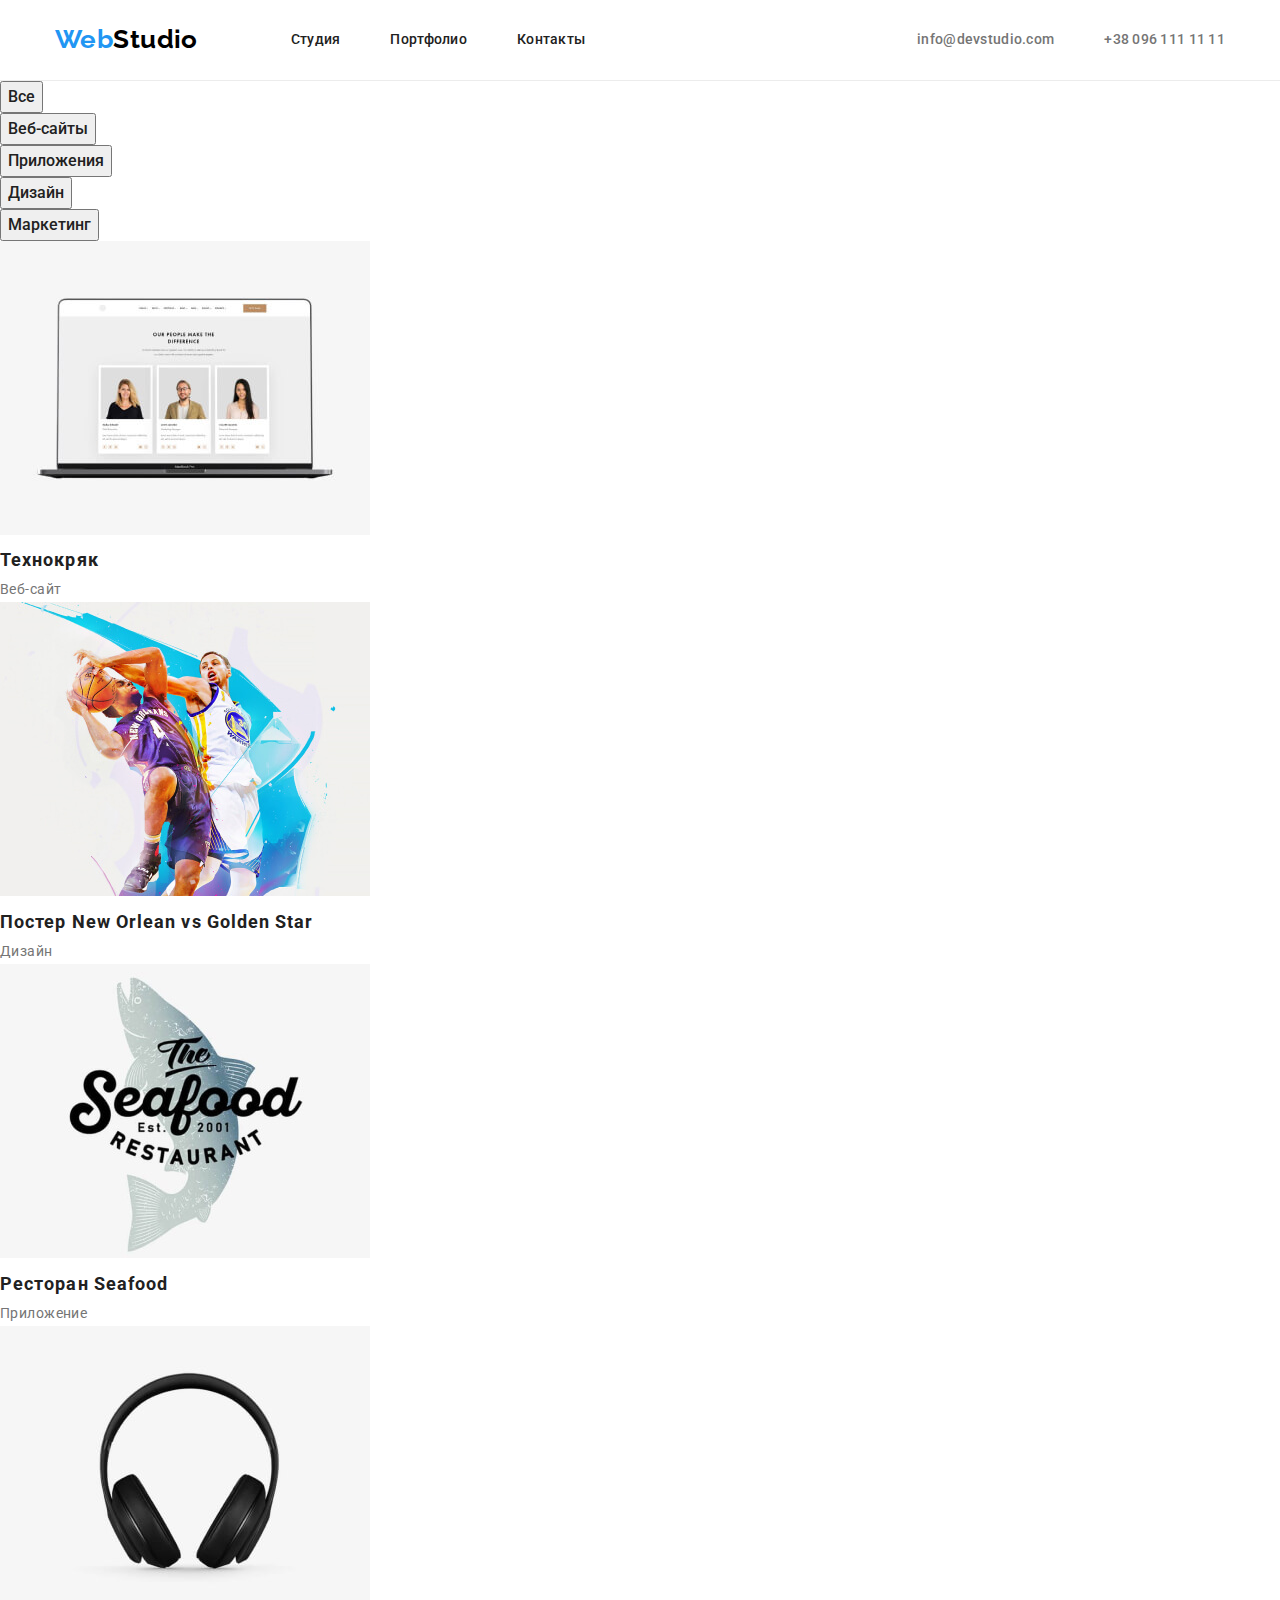
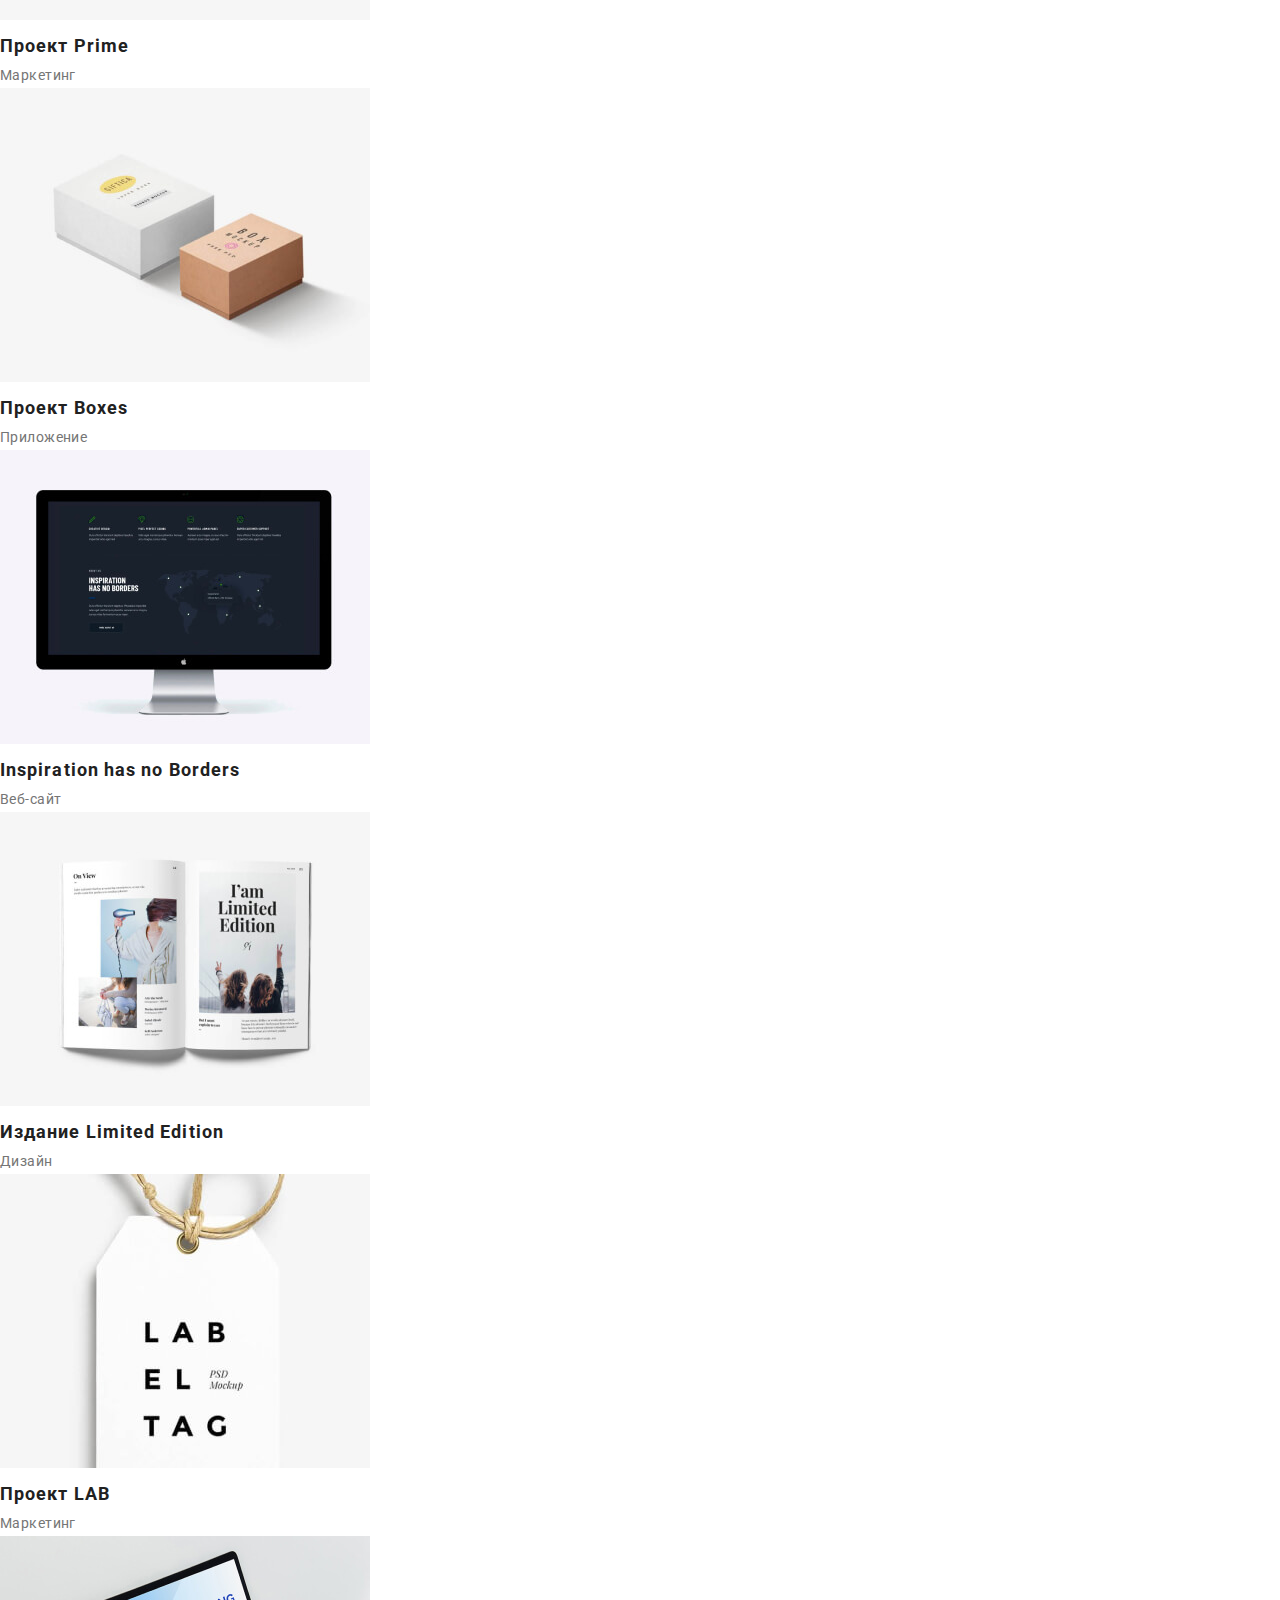
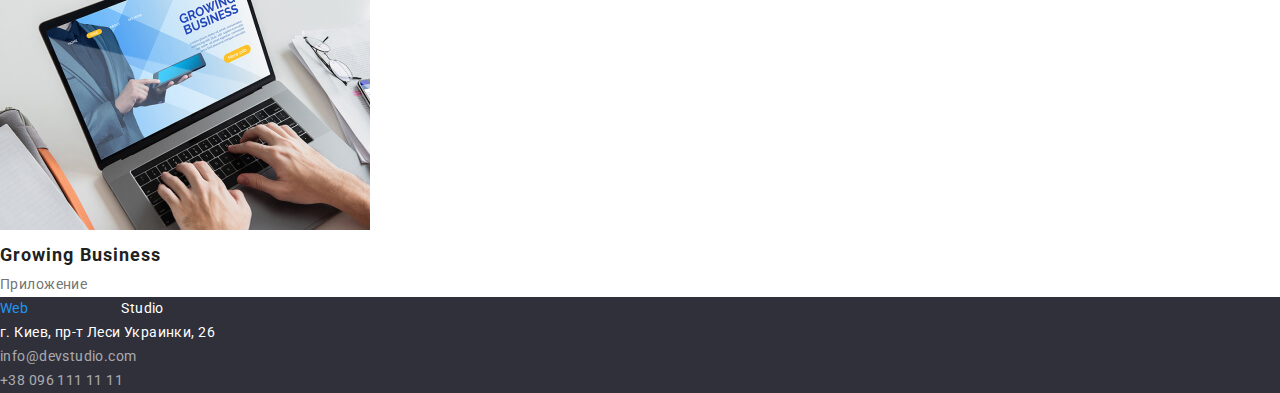
==== portfolio.html @ cebcb2ba "позиціонування" ====
<!DOCTYPE html>
<html lang="ru">
  <head>
    <meta charset="UTF-8" />
    <meta http-equiv="X-UA-Compatible" content="IE=edge" />
    <meta name="viewport" content="width=device-width, initial-scale=1.0" />
    <title>Портфолио</title>
    <link rel="preconnect" href="https://fonts.gstatic.com" />
    <link
      href="https://fonts.googleapis.com/css2?family=Raleway:wght@500;700&family=Roboto:wght@400;500;700;900&display=swap"
      rel="stylesheet"
    />
    <link
      rel="stylesheet"
      href="https://cdnjs.cloudflare.com/ajax/libs/modern-normalize/1.0.0/modern-normalize.css"
    />
    <link rel="stylesheet" href="./css/styles.css" />
  </head>
  <body>
    <!--Cap-->
    <header class="header">
      <section class="container">
        <p class="logo" lang="en">
          <span class="logo-text blue">Web</span
          ><span class="logo-text black">Studio</span>
        </p>
        <nav>
          <ul class="list menu">
            <li class="menu-item">
              <a class="link nav" href="./index.html">Студия</a>
            </li>
            <li class="menu-item">
              <a class="link nav" href="./portfolio.html">Портфолио</a>
            </li>
            <li class="menu-item"><a class="link nav" href="">Контакты</a></li>
          </ul>
        </nav>
        <div class="contacts">
          <ul class="list menu">
            <li class="menu-item">
              <a class="link contacts-text" href="mailto:info@devstudio.com"
                >info@devstudio.com</a
              >
            </li>
            <li class="menu-item">
              <a class="link contacts-text" href="tel:+380961111111"
                >+38 096 111 11 11</a
              >
            </li>
          </ul>
        </div>
      </section>
    </header>
    <main>
      <!--Portfolio-->
      <section>
        <h1 class="visually-hidden">Портфолио</h1>
        <ul class="list">
          <li><button class="btn-filter" type="button">Все</button></li>
          <li>
            <button class="btn-filter" type="button">Веб-сайты</button>
          </li>
          <li>
            <button class="btn-filter" type="button">Приложения</button>
          </li>
          <li><button class="btn-filter" type="button">Дизайн</button></li>
          <li>
            <button class="btn-filter" type="button">Маркетинг</button>
          </li>
        </ul>
        <ul class="list">
          <li>
            <img
              src="./images/portfolio/img-1.jpg"
              width="370"
              height="294"
              alt="Макбук"
            />
            <h2 class="example-title">Технокряк</h2>
            <p>Веб-сайт</p>
          </li>
          <li>
            <img
              src="./images/portfolio/img-2.jpg"
              width="370"
              height="294"
              alt="Игра в баскетбол"
            />
            <h2 class="example-title">
              Постер <span lang="en"> New Orlean vs Golden Star</span>
            </h2>
            <p>Дизайн</p>
          </li>
          <li>
            <img
              src="./images/portfolio/img-3.jpg"
              width="370"
              height="294"
              alt="Логотип ресторана"
            />
            <h2 class="example-title">
              Ресторан <span lang="en">Seafood</span>
            </h2>
            <p>Приложение</p>
          </li>
          <li>
            <img
              src="./images/portfolio/img-4.jpg"
              width="370"
              height="294"
              alt="Наушники"
            />
            <h2 class="example-title">Проект <span lang="en">Prime</span></h2>
            <p>Маркетинг</p>
          </li>
          <li>
            <img
              src="./images/portfolio/img-5.jpg"
              width="370"
              height="294"
              alt="Коробки"
            />
            <h2 class="example-title">Проект <span lang="en">Boxes</span></h2>
            <p>Приложение</p>
          </li>
          <li>
            <img
              src="./images/portfolio/img-6.jpg"
              width="370"
              height="294"
              alt="Монитор"
            />
            <h2 class="example-title">Inspiration has no Borders</h2>
            <p>Веб-сайт</p>
          </li>
          <li>
            <img
              src="./images/portfolio/img-7.jpg"
              width="370"
              height="294"
              alt="Журнал"
            />
            <h2 class="example-title">
              Издание <span lang="en">Limited Edition</span>
            </h2>
            <p>Дизайн</p>
          </li>
          <li>
            <img
              src="./images/portfolio/img-8.jpg"
              width="370"
              height="294"
              alt="Лейба"
            />
            <h2 class="example-title">Проект LAB</h2>
            <p>Маркетинг</p>
          </li>
          <li>
            <img
              src="./images/portfolio/img-9.jpg"
              width="370"
              height="294"
              alt="Работа на ноутбуке"
            />
            <h2 class="example-title" lang="en">Growing Business</h2>
            <p>Приложение</p>
          </li>
        </ul>
      </section>
    </main>
    <!--Footer-->
    <footer class="footer">
      <p lang="en">
        <span class="logo blue">Web</span><span class="logo white">Studio</span>
      </p>
      <address class="address">
        <ul class="list">
          <li>
            <a
              class="link address-title"
              href="https://goo.gl/maps/yMUK8s8XDdijkJY39"
              target="_blank"
              rel="noopener noreferrer"
              >г. Киев, пр-т Леси Украинки, 26</a
            >
          </li>
          <li>
            <a class="link contacts-foot" href="mailto:info@devstudio.com"
              >info@devstudio.com</a
            >
          </li>
          <li>
            <a class="link contacts-foot" href="tel:+380961111111"
              >+38 096 111 11 11</a
            >
          </li>
        </ul>
      </address>
    </footer>
  </body>
</html>
---- css/styles.css ----
:root {
  --main-text-col: #757575;
  --alt-text-col: #ffffff99;
  --logo-web-col: #2196f3;
  --logo-studio-col: #000000;
  --alt-logo-studio-col: #ffffff;
  --main-title-col: #ffffff;
  --sub-title-col: #212121;
  --acent-col: #2196f3;

  --bg-head: #ffffff;
  --bg-hero: #2f303a;
  --bg-team: #f5f4fa;
  --bg-foot: #2f303a;

  --main-font: "Roboto", sans-serif;
  --title-font: "Raleway", sans-serif;
}
html {
  box-sizing: border-box;
}

*,
*::before,
*::after {
  box-sizing: inherit;
}

h1,
h2,
h3,
p {
  margin-top: 0px;
  margin-bottom: 0px;
}

body {
  font-family: var(--main-font);
  font-weight: 400;
  font-size: 14px;
  line-height: 1.71;
  letter-spacing: 0.03em;
  color: var(--main-text-col);
}

.container {
  max-width: 1200px;
  padding-left: 15px;
  padding-right: 15px;
  margin-left: auto;
  margin-right: auto;
}

.section {
  padding-top: 94px;
  padding-bottom: 94px;
}

.link {
  color: inherit;
  text-decoration: none;
}

.link:hover,
.link:focus {
  color: var(--acent-col);
}

.list {
  list-style: none;
  margin: 0;
  padding-left: 0;
}

.visually-hidden {
  position: absolute !important;
  clip: rect(1px 1px 1px 1px);
  clip: rect(1px, 1px, 1px, 1px);
  padding: 0 !important;
  border: 0 !important;
  height: 1px !important;
  width: 1px !important;
  overflow: hidden;
}

/* Cap */

.header {
  border-bottom: 1px solid #ececec;
  background-color: var(--bg-head);
  max-width: 1600px;
  margin-left: auto;
  margin-right: auto;
}

.header .container {
  display: flex;
  align-items: center;
  justify-content: start;
  height: 80px;
}

.logo {
  display: inline-block;
  margin-right: 93px;
}

.logo-text {
  font-family: var(--title-font);
  font-weight: 700;
  font-size: 26px;
  line-height: 1.19;
}

.blue {
  color: var(--logo-web-col);
}

.black {
  color: var(--logo-studio-col);
}

.white {
  color: var(--alt-logo-studio-col);
}

.nav {
  font-weight: 500;
  line-height: 1.14;
  letter-spacing: 0.02em;
  color: var(--sub-title-col);
}

.contacts {
  margin-left: auto;
}

.contacts-text {
  font-weight: 500;
  line-height: 1.14;
  letter-spacing: 0.02em;
}

.menu {
  display: inline-flex;
}

.menu-item:not(:last-child) {
  margin-right: 50px;
}

/* hero */

.hero {
  padding-top: 200px;
  padding-bottom: 200px;
  background-color: var(--bg-hero);
  max-width: 1600px;
  height: 600px;
  margin-left: auto;
  margin-right: auto;
}

.main-title {
  font-weight: 900;
  font-size: 44px;
  line-height: 1.36;
  text-align: center;
  letter-spacing: 0.06em;
  text-transform: uppercase;
  color: var(--main-title-col);
  margin-bottom: 30px;
}

.btn {
  display: block;
  padding: 10px 32px;
  background: var(--acent-col);
  color: var(--main-title-col);
  width: 200px;
  height: 50px;
  left: 700px;
  top: 430px;
  box-shadow: 0px 4px 4px rgba(0, 0, 0, 0.15);
  border-radius: 4px;
  margin-right: auto;
  margin-left: auto;
}

/* Features */

.features {
  padding-top: 94px;
}

.features .list {
  display: flex;
  flex-wrap: wrap;
  justify-content: space-between;
}

.features-item {
  flex-basis: calc((100% - 3 * 30px) / 4);
}

.sub-title {
  font-weight: 700;
  font-size: 14px;
  line-height: 1.14;
  text-transform: uppercase;
  color: var(--sub-title-col);
  margin-bottom: 10px;
}

/* What are we doing */

.direction .list {
  display: flex;
  flex-wrap: wrap;
  justify-content: space-between;
}

.direction-item {
  flex-basis: calc((100% - 2 * 30px) / 3);
  margin-bottom: 30px;
}

.section-title {
  font-weight: 700;
  font-size: 36px;
  line-height: 1.17;
  text-align: center;
  color: var(--sub-title-col);
  margin-bottom: 50px;
}

/* Our team */

.team {
  background-color: var(--bg-team);
}

.team-title {
  font-weight: 500;
  font-size: 16px;
  line-height: 1.19;
  text-align: center;
  color: var(--sub-title-col);
}

.team-text {
  font-size: 16px;
  line-height: 1.19;
  text-align: center;
}

/* Footer */

.footer {
  background-color: var(--bg-foot);
}

.address {
  font-style: inherit;
}

.address-title {
  color: var(--main-title-col);
}

.contacts-foot {
  color: var(--alt-text-col);
}

/* Portfolio */

.btn-filter {
  font-weight: 500;
  font-size: 16px;
  line-height: 1.62;
  color: var(--sub-title-col);
}

.btn-filter:hover,
.btn-filter:focus {
  background: var(--acent-col);
  color: var(--main-title-col);
}

.example-title {
  font-weight: 700;
  font-size: 18px;
  line-height: 2;
  letter-spacing: 0.06em;
  color: var(--sub-title-col);
}

.example-text {
  font-size: 16px;
  line-height: 1.19;
  color: var(--main-text-col);
}
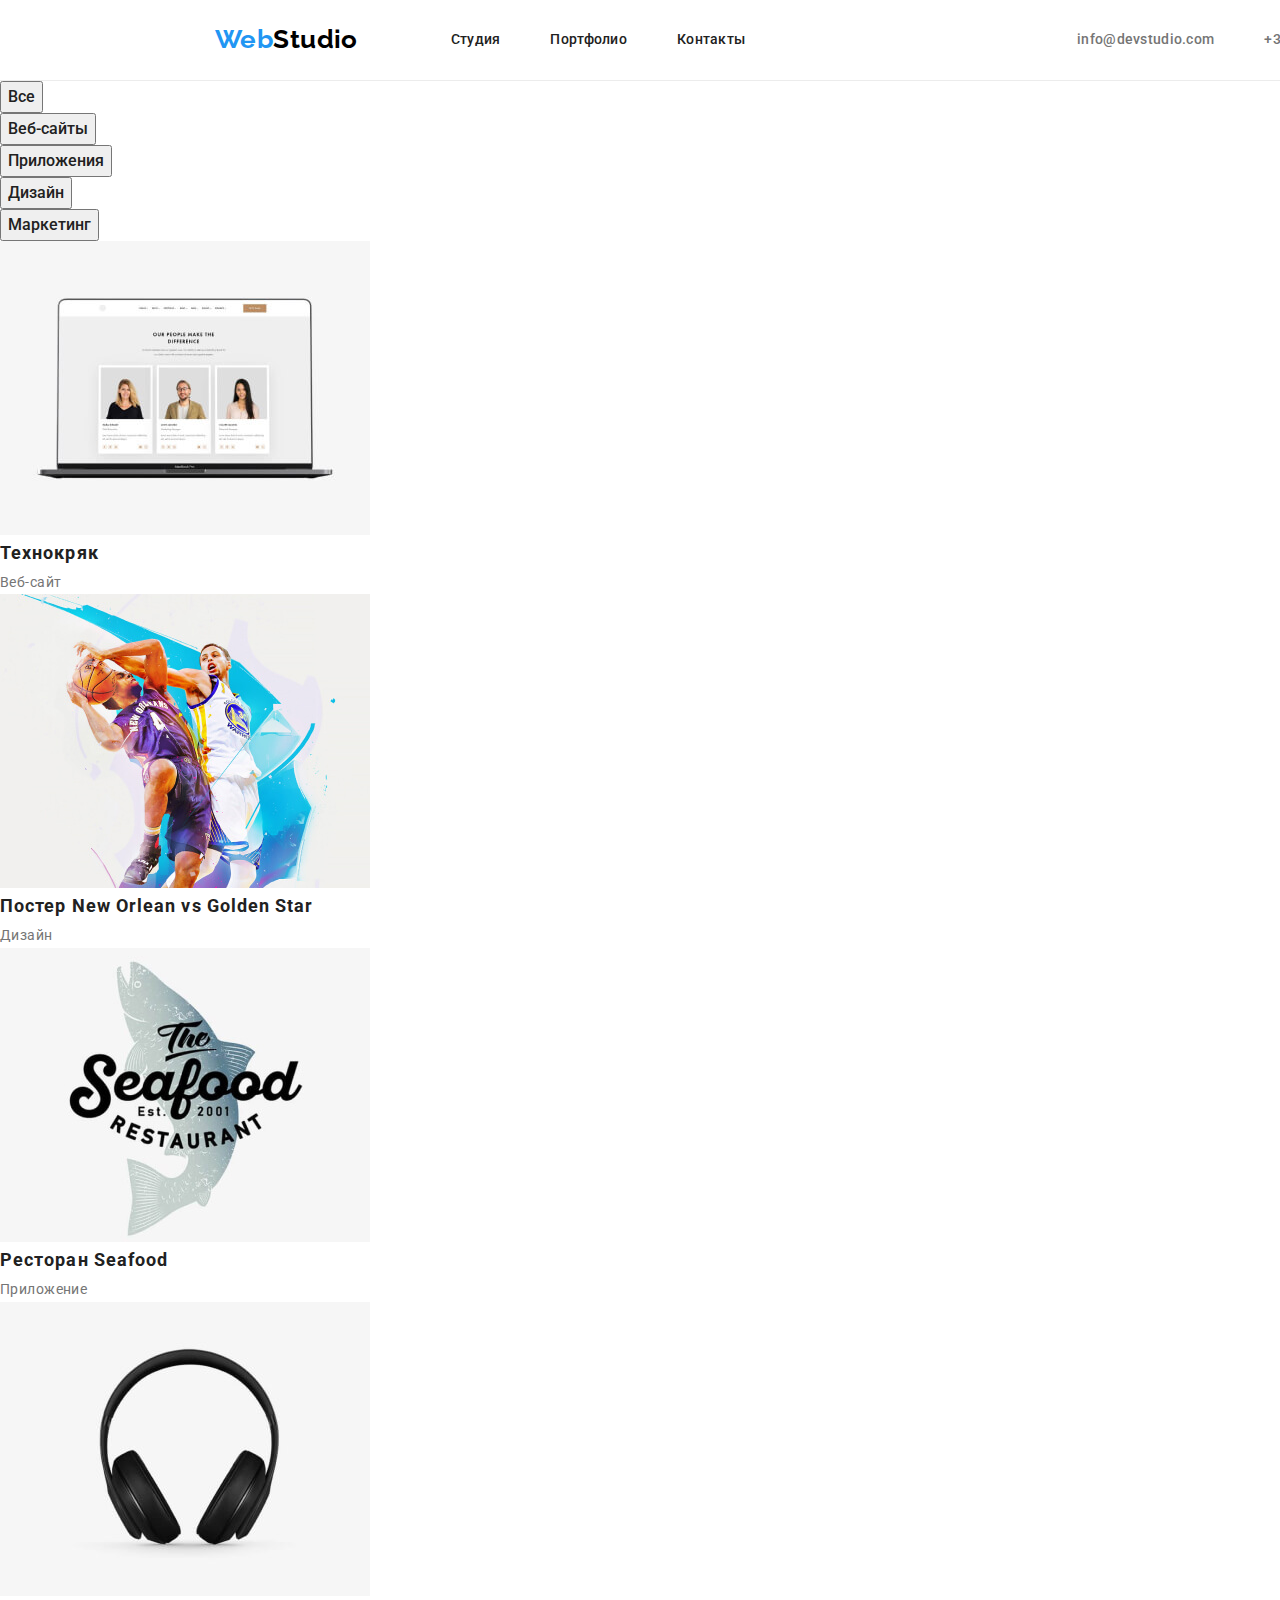
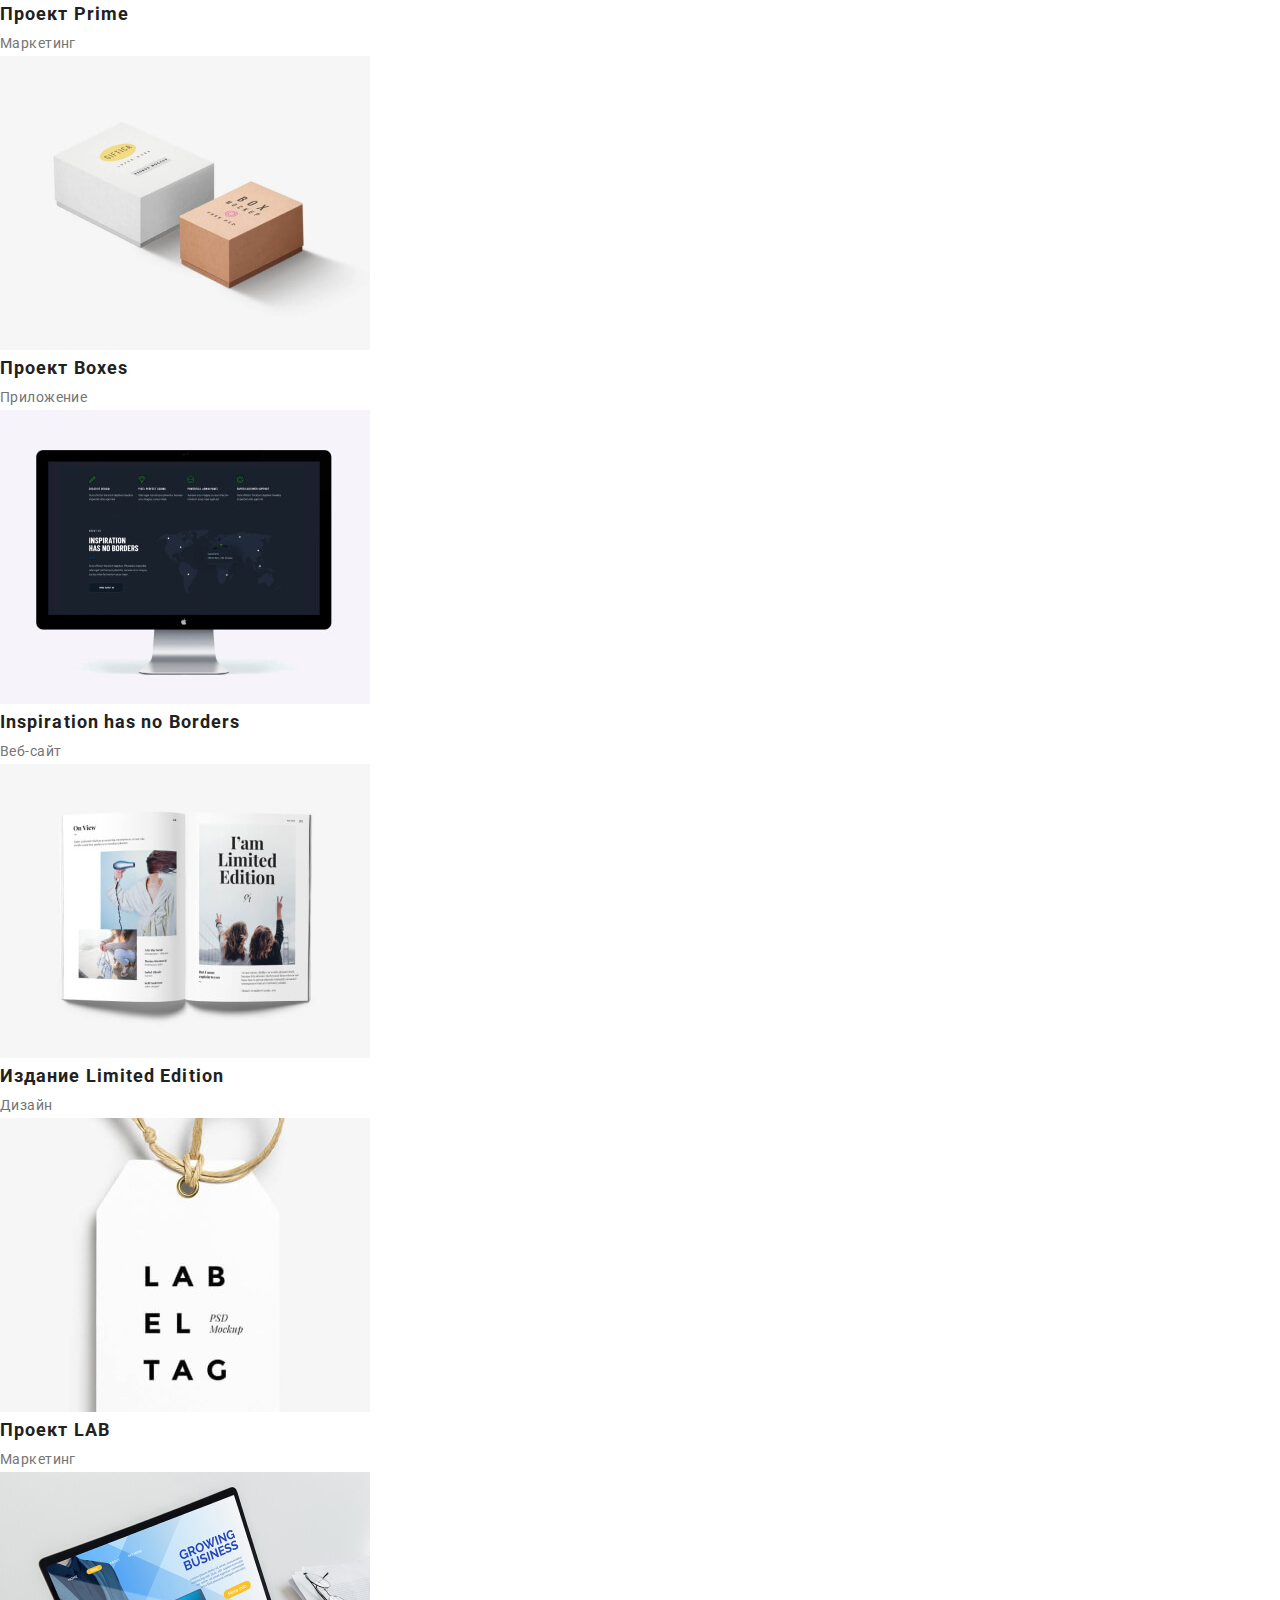
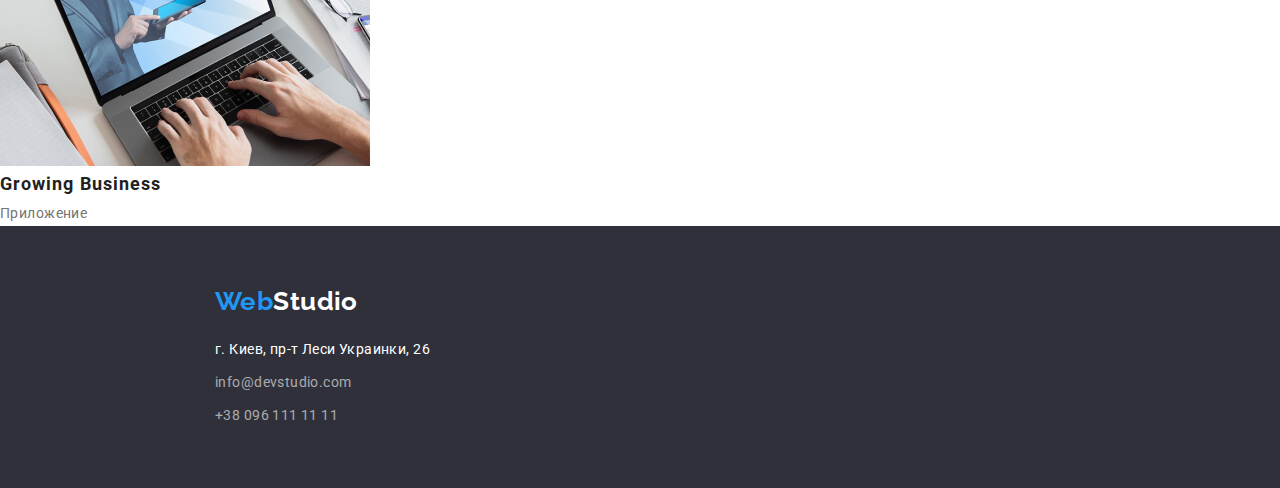
==== commit 1bcab4d1: "revision-3" ====
--- a/portfolio.html
+++ b/portfolio.html
@@ -4,7 +4,7 @@
     <meta charset="UTF-8" />
     <meta http-equiv="X-UA-Compatible" content="IE=edge" />
     <meta name="viewport" content="width=device-width, initial-scale=1.0" />
-    <title>Портфолио</title>
+    <title>Portfolio</title>
     <link rel="preconnect" href="https://fonts.gstatic.com" />
     <link
       href="https://fonts.googleapis.com/css2?family=Raleway:wght@500;700&family=Roboto:wght@400;500;700;900&display=swap"
@@ -170,32 +170,37 @@
     </main>
     <!--Footer-->
     <footer class="footer">
-      <p lang="en">
-        <span class="logo blue">Web</span><span class="logo white">Studio</span>
-      </p>
-      <address class="address">
-        <ul class="list">
-          <li>
-            <a
-              class="link address-title"
-              href="https://goo.gl/maps/yMUK8s8XDdijkJY39"
-              target="_blank"
-              rel="noopener noreferrer"
-              >г. Киев, пр-т Леси Украинки, 26</a
-            >
-          </li>
-          <li>
-            <a class="link contacts-foot" href="mailto:info@devstudio.com"
-              >info@devstudio.com</a
-            >
-          </li>
-          <li>
-            <a class="link contacts-foot" href="tel:+380961111111"
-              >+38 096 111 11 11</a
-            >
-          </li>
-        </ul>
-      </address>
+      <div class="container">
+        <div class="address-block">
+          <p class="logo" lang="en">
+            <span class="logo-text blue">Web</span
+            ><span class="logo-text white">Studio</span>
+          </p>
+          <address class="address">
+            <ul class="list">
+              <li>
+                <a
+                  class="link address-title"
+                  href="https://goo.gl/maps/yMUK8s8XDdijkJY39"
+                  target="_blank"
+                  rel="noopener noreferrer"
+                  >г. Киев, пр-т Леси Украинки, 26</a
+                >
+              </li>
+              <li class="footer-item">
+                <a class="link contacts-foot" href="mailto:info@devstudio.com"
+                  >info@devstudio.com</a
+                >
+              </li>
+              <li class="footer-item">
+                <a class="link contacts-foot" href="tel:+380961111111"
+                  >+38 096 111 11 11</a
+                >
+              </li>
+            </ul>
+          </address>
+        </div>
+      </div>
     </footer>
   </body>
 </html>
--- a/css/styles.css
+++ b/css/styles.css
@@ -33,6 +33,9 @@
   margin-top: 0px;
   margin-bottom: 0px;
 }
+img {
+  display: block;
+}
 
 body {
   font-family: var(--main-font);
@@ -44,7 +47,7 @@
 }
 
 .container {
-  max-width: 1200px;
+  width: 1200px;
   padding-left: 15px;
   padding-right: 15px;
   margin-left: auto;
@@ -54,6 +57,8 @@
 .section {
   padding-top: 94px;
   padding-bottom: 94px;
+  margin-left: auto;
+  margin-right: auto;
 }
 
 .link {
@@ -88,7 +93,7 @@
 .header {
   border-bottom: 1px solid #ececec;
   background-color: var(--bg-head);
-  max-width: 1600px;
+  width: 1600px;
   margin-left: auto;
   margin-right: auto;
 }
@@ -100,7 +105,7 @@
   height: 80px;
 }
 
-.logo {
+.header .logo {
   display: inline-block;
   margin-right: 93px;
 }
@@ -154,14 +159,14 @@
 .hero {
   padding-top: 200px;
   padding-bottom: 200px;
+  margin-left: auto;
+  margin-right: auto;
   background-color: var(--bg-hero);
-  max-width: 1600px;
-  height: 600px;
-  margin-left: auto;
-  margin-right: auto;
+  width: 1600px;
 }
 
 .main-title {
+  margin-bottom: 30px;
   font-weight: 900;
   font-size: 44px;
   line-height: 1.36;
@@ -169,7 +174,6 @@
   letter-spacing: 0.06em;
   text-transform: uppercase;
   color: var(--main-title-col);
-  margin-bottom: 30px;
 }
 
 .btn {
@@ -183,6 +187,7 @@
   top: 430px;
   box-shadow: 0px 4px 4px rgba(0, 0, 0, 0.15);
   border-radius: 4px;
+  border: none;
   margin-right: auto;
   margin-left: auto;
 }
@@ -196,11 +201,15 @@
 .features .list {
   display: flex;
   flex-wrap: wrap;
-  justify-content: space-between;
+  justify-content: space-start;
 }
 
 .features-item {
-  flex-basis: calc((100% - 3 * 30px) / 4);
+  flex-basis: calc((100% - 4 * 30px) / 4);
+}
+
+.features-item:not(:nth-child(4n + 1)) {
+  margin-left: 30px;
 }
 
 .sub-title {
@@ -217,20 +226,23 @@
 .direction .list {
   display: flex;
   flex-wrap: wrap;
-  justify-content: space-between;
+  justify-content: space-around;
 }
 
 .direction-item {
-  flex-basis: calc((100% - 2 * 30px) / 3);
-  margin-bottom: 30px;
+  flex-basis: calc((100% - 3 * 30px) / 3);
+}
+
+.direction-item:not(:nth-child(3n + 1)) {
+  margin-left: 30px;
 }
 
 .section-title {
   font-weight: 700;
   font-size: 36px;
   line-height: 1.17;
+  color: var(--sub-title-col);
   text-align: center;
-  color: var(--sub-title-col);
   margin-bottom: 50px;
 }
 
@@ -238,9 +250,30 @@
 
 .team {
   background-color: var(--bg-team);
+  width: 1600px;
+}
+
+.team .list {
+  display: flex;
+}
+
+.team-item {
+  flex-basis: calc((100% - 4 * 30px) / 4);
+  box-shadow: 0px 1px 3px rgb(0 0 0 / 12%), 0px 1px 1px rgb(0 0 0 / 14%),
+    0px 2px 1px rgb(0 0 0 / 20%);
+  border-radius: 0px 0px 4px 4px;
+}
+
+.team-item:not(:nth-child(4n + 1)) {
+  margin-left: 30px;
+}
+.taem-content {
+  background-color: var(--bg-head);
+  padding: 30px;
 }
 
 .team-title {
+  margin-bottom: 10px;
   font-weight: 500;
   font-size: 16px;
   line-height: 1.19;
@@ -258,14 +291,28 @@
 
 .footer {
   background-color: var(--bg-foot);
+  width: 1600px;
+  margin-left: auto;
+  margin-right: auto;
+}
+
+.address-block {
+  width: calc(100% / 12 * 3);
+  padding-top: 60px;
+  padding-bottom: 60px;
 }
 
 .address {
   font-style: inherit;
+  margin-top: 20px;
 }
 
 .address-title {
   color: var(--main-title-col);
+}
+
+.footer-item {
+  margin-top: 9px;
 }
 
 .contacts-foot {
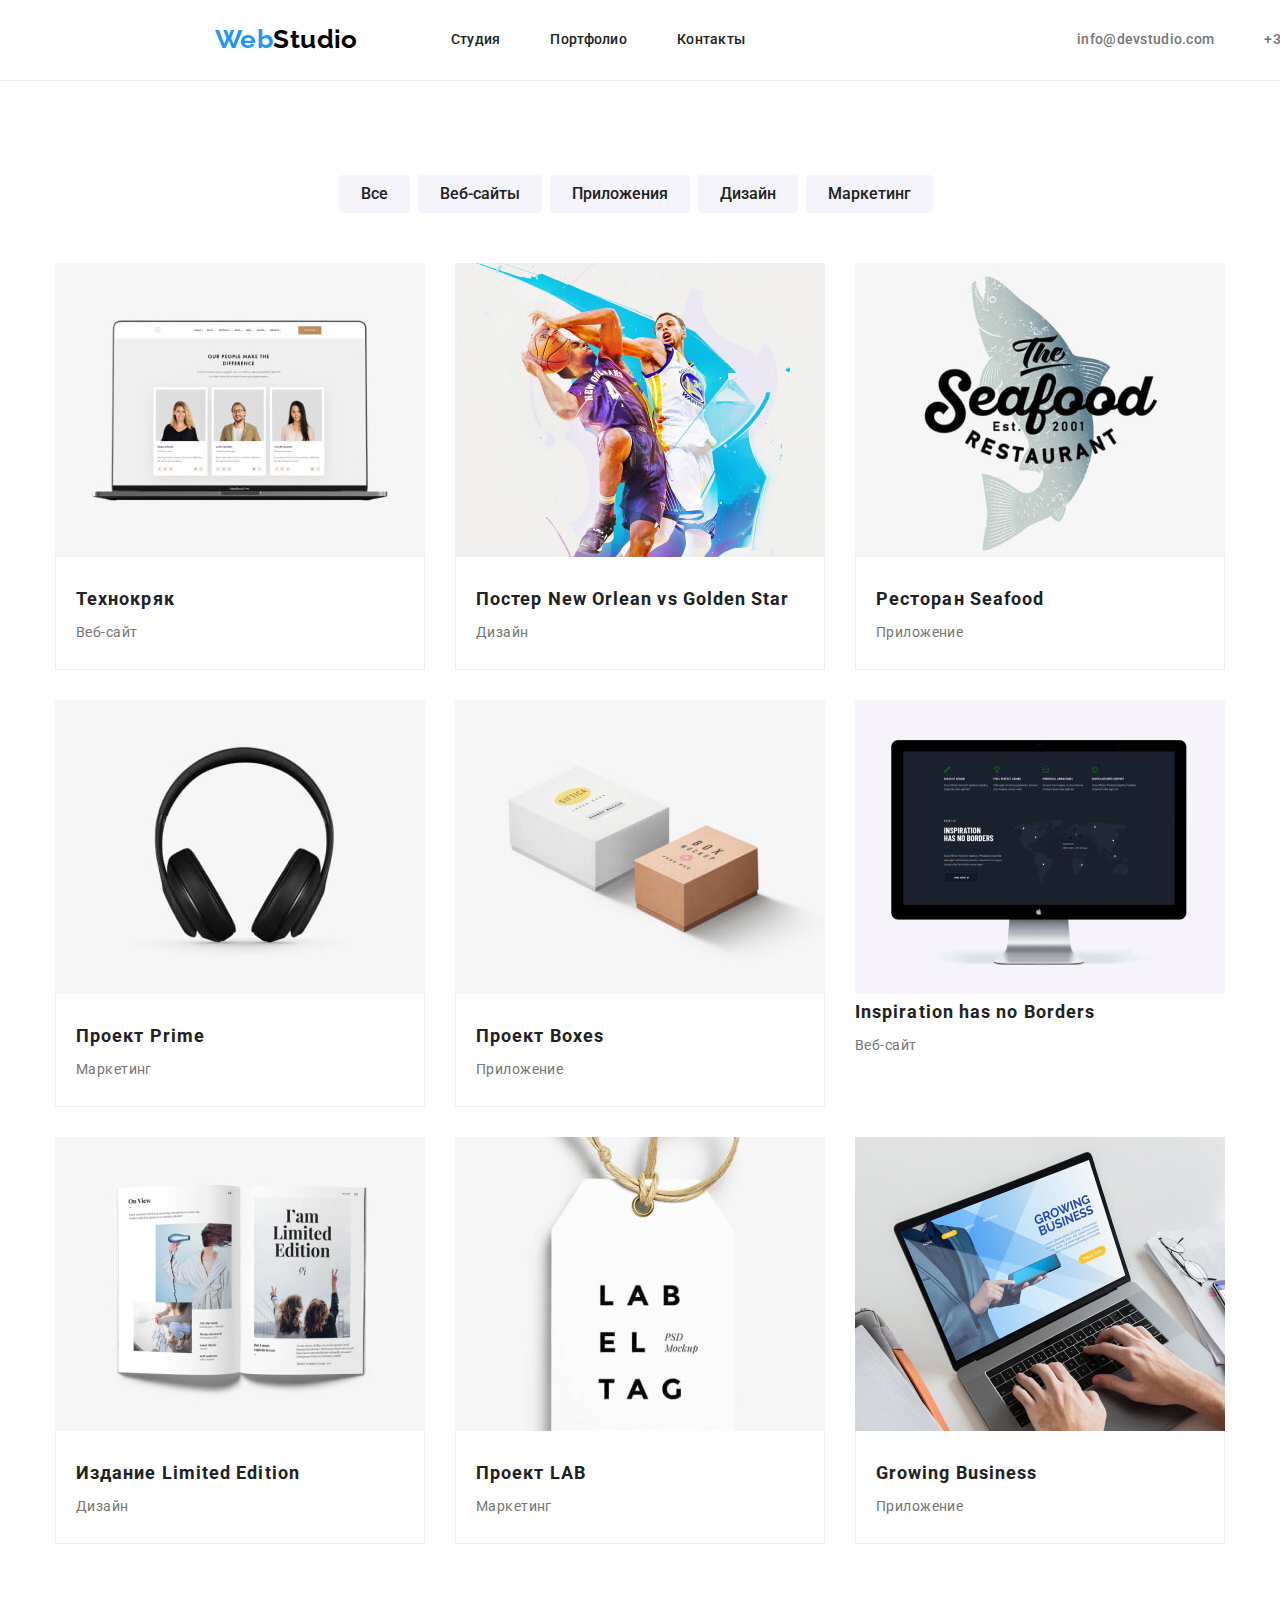
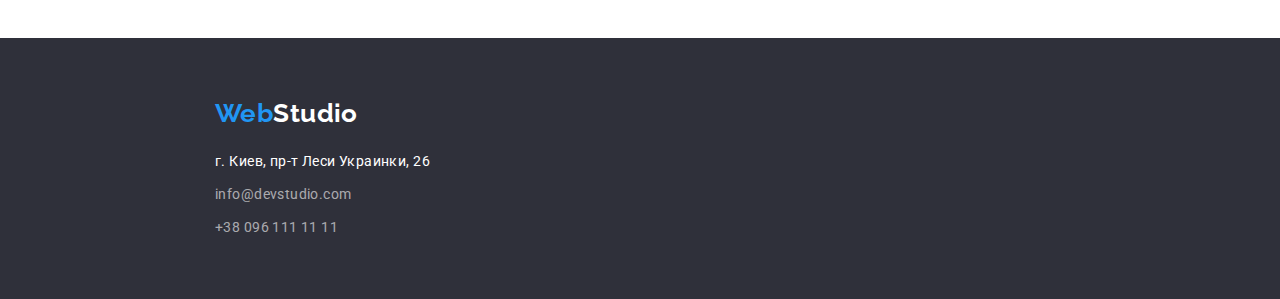
==== commit 4382987e: "revision-4" ====
--- a/portfolio.html
+++ b/portfolio.html
@@ -53,119 +53,143 @@
     </header>
     <main>
       <!--Portfolio-->
-      <section>
-        <h1 class="visually-hidden">Портфолио</h1>
-        <ul class="list">
-          <li><button class="btn-filter" type="button">Все</button></li>
-          <li>
-            <button class="btn-filter" type="button">Веб-сайты</button>
-          </li>
-          <li>
-            <button class="btn-filter" type="button">Приложения</button>
-          </li>
-          <li><button class="btn-filter" type="button">Дизайн</button></li>
-          <li>
-            <button class="btn-filter" type="button">Маркетинг</button>
-          </li>
-        </ul>
-        <ul class="list">
-          <li>
-            <img
-              src="./images/portfolio/img-1.jpg"
-              width="370"
-              height="294"
-              alt="Макбук"
-            />
-            <h2 class="example-title">Технокряк</h2>
-            <p>Веб-сайт</p>
-          </li>
-          <li>
-            <img
-              src="./images/portfolio/img-2.jpg"
-              width="370"
-              height="294"
-              alt="Игра в баскетбол"
-            />
-            <h2 class="example-title">
-              Постер <span lang="en"> New Orlean vs Golden Star</span>
-            </h2>
-            <p>Дизайн</p>
-          </li>
-          <li>
-            <img
-              src="./images/portfolio/img-3.jpg"
-              width="370"
-              height="294"
-              alt="Логотип ресторана"
-            />
-            <h2 class="example-title">
-              Ресторан <span lang="en">Seafood</span>
-            </h2>
-            <p>Приложение</p>
-          </li>
-          <li>
-            <img
-              src="./images/portfolio/img-4.jpg"
-              width="370"
-              height="294"
-              alt="Наушники"
-            />
-            <h2 class="example-title">Проект <span lang="en">Prime</span></h2>
-            <p>Маркетинг</p>
-          </li>
-          <li>
-            <img
-              src="./images/portfolio/img-5.jpg"
-              width="370"
-              height="294"
-              alt="Коробки"
-            />
-            <h2 class="example-title">Проект <span lang="en">Boxes</span></h2>
-            <p>Приложение</p>
-          </li>
-          <li>
-            <img
-              src="./images/portfolio/img-6.jpg"
-              width="370"
-              height="294"
-              alt="Монитор"
-            />
-            <h2 class="example-title">Inspiration has no Borders</h2>
-            <p>Веб-сайт</p>
-          </li>
-          <li>
-            <img
-              src="./images/portfolio/img-7.jpg"
-              width="370"
-              height="294"
-              alt="Журнал"
-            />
-            <h2 class="example-title">
-              Издание <span lang="en">Limited Edition</span>
-            </h2>
-            <p>Дизайн</p>
-          </li>
-          <li>
-            <img
-              src="./images/portfolio/img-8.jpg"
-              width="370"
-              height="294"
-              alt="Лейба"
-            />
-            <h2 class="example-title">Проект LAB</h2>
-            <p>Маркетинг</p>
-          </li>
-          <li>
-            <img
-              src="./images/portfolio/img-9.jpg"
-              width="370"
-              height="294"
-              alt="Работа на ноутбуке"
-            />
-            <h2 class="example-title" lang="en">Growing Business</h2>
-            <p>Приложение</p>
-          </li>
-        </ul>
+      <section class="portfolio section">
+        <div class="container">
+          <h1 class="visually-hidden">Портфолио</h1>
+          <ul class="list filter">
+            <li><button class="btn-filter" type="button">Все</button></li>
+            <li>
+              <button class="btn-filter" type="button">Веб-сайты</button>
+            </li>
+            <li>
+              <button class="btn-filter" type="button">Приложения</button>
+            </li>
+            <li><button class="btn-filter" type="button">Дизайн</button></li>
+            <li>
+              <button class="btn-filter" type="button">Маркетинг</button>
+            </li>
+          </ul>
+          <ul class="list portfolio-item">
+            <li class="portfolio-image">
+              <img
+                src="./images/portfolio/img-1.jpg"
+                width="370"
+                height="294"
+                alt="Макбук"
+              />
+              <div class="portfolio-content">
+                <h2 class="example-title">Технокряк</h2>
+                <p>Веб-сайт</p>
+              </div>
+            </li>
+            <li class="portfolio-image">
+              <img
+                src="./images/portfolio/img-2.jpg"
+                width="370"
+                height="294"
+                alt="Игра в баскетбол"
+              />
+              <div class="portfolio-content">
+                <h2 class="example-title">
+                  Постер <span lang="en"> New Orlean vs Golden Star</span>
+                </h2>
+                <p>Дизайн</p>
+              </div>
+            </li>
+            <li class="portfolio-image">
+              <img
+                src="./images/portfolio/img-3.jpg"
+                width="370"
+                height="294"
+                alt="Логотип ресторана"
+              />
+              <div class="portfolio-content">
+                <h2 class="example-title">
+                  Ресторан <span lang="en">Seafood</span>
+                </h2>
+                <p>Приложение</p>
+              </div>
+            </li>
+            <li class="portfolio-image">
+              <img
+                src="./images/portfolio/img-4.jpg"
+                width="370"
+                height="294"
+                alt="Наушники"
+              />
+              <div class="portfolio-content">
+                <h2 class="example-title">
+                  Проект <span lang="en">Prime</span>
+                </h2>
+                <p>Маркетинг</p>
+              </div>
+            </li>
+            <li class="portfolio-image">
+              <img
+                src="./images/portfolio/img-5.jpg"
+                width="370"
+                height="294"
+                alt="Коробки"
+              />
+              <div class="portfolio-content">
+                <h2 class="example-title">
+                  Проект <span lang="en">Boxes</span>
+                </h2>
+                <p>Приложение</p>
+              </div class="portfolio-content">
+            </li>
+            <li class="portfolio-image">
+              <img
+                src="./images/portfolio/img-6.jpg"
+                width="370"
+                height="294"
+                alt="Монитор"
+              />
+              <div>
+                <h2 class="example-title">Inspiration has no Borders</h2>
+                <p>Веб-сайт</p>
+              </div class="portfolio-content">
+            </li>
+            <li class="portfolio-image">
+              <img
+                src="./images/portfolio/img-7.jpg"
+                width="370"
+                height="294"
+                alt="Журнал"
+              />
+              <div class="portfolio-content">
+                <h2 class="example-title">
+                  Издание <span lang="en">Limited Edition</span>
+                </h2>
+                <p>Дизайн</p>
+              </div>
+            </li>
+            <li class="portfolio-image">
+              <img
+                src="./images/portfolio/img-8.jpg"
+                width="370"
+                height="294"
+                alt="Лейба"
+              />
+              <div class="portfolio-content">
+                <h2 class="example-title">Проект LAB</h2>
+                <p>Маркетинг</p>
+              </div>
+            </li>
+            <li class="portfolio-image">
+              <img
+                src="./images/portfolio/img-9.jpg"
+                width="370"
+                height="294"
+                alt="Работа на ноутбуке"
+              />
+              <div class="portfolio-content">
+                <h2 class="example-title" lang="en">Growing Business</h2>
+                <p>Приложение</p>
+              </div>
+            </li>
+          </ul>
+        </div>
       </section>
     </main>
     <!--Footer-->
--- a/css/styles.css
+++ b/css/styles.css
@@ -7,6 +7,7 @@
   --main-title-col: #ffffff;
   --sub-title-col: #212121;
   --acent-col: #2196f3;
+  --portfolio-border: #eeeeee;
 
   --bg-head: #ffffff;
   --bg-hero: #2f303a;
@@ -321,20 +322,56 @@
 
 /* Portfolio */
 
+.portfolio .list {
+  display: flex;
+}
+
+.filter {
+  justify-content: center;
+  margin-bottom: 50px;
+}
+
 .btn-filter {
+  padding: 6px 22px;
+  margin-right: 8px;
   font-weight: 500;
   font-size: 16px;
   line-height: 1.62;
   color: var(--sub-title-col);
+  background: var(--bg-team);
+  border: none;
+  border-radius: 4px;
 }
 
 .btn-filter:hover,
 .btn-filter:focus {
   background: var(--acent-col);
   color: var(--main-title-col);
+  box-shadow: 0px 3px 1px rgba(0, 0, 0, 0.1), 0px 1px 2px rgba(0, 0, 0, 0.08),
+    0px 2px 2px rgba(0, 0, 0, 0.12);
+  border-radius: 4px;
+}
+
+.portfolio-item {
+  margin-left: -30px;
+  margin-top: -30px;
+  flex-wrap: wrap;
+}
+
+.portfolio-image {
+  margin-left: 30px;
+  margin-top: 30px;
+}
+
+.portfolio-content {
+  padding: 24px 20px;
+  border-left: 1px solid var(--portfolio-border);
+  border-right: 1px solid var(--portfolio-border);
+  border-bottom: 1px solid var(--portfolio-border);
 }
 
 .example-title {
+  margin-bottom: 4px;
   font-weight: 700;
   font-size: 18px;
   line-height: 2;
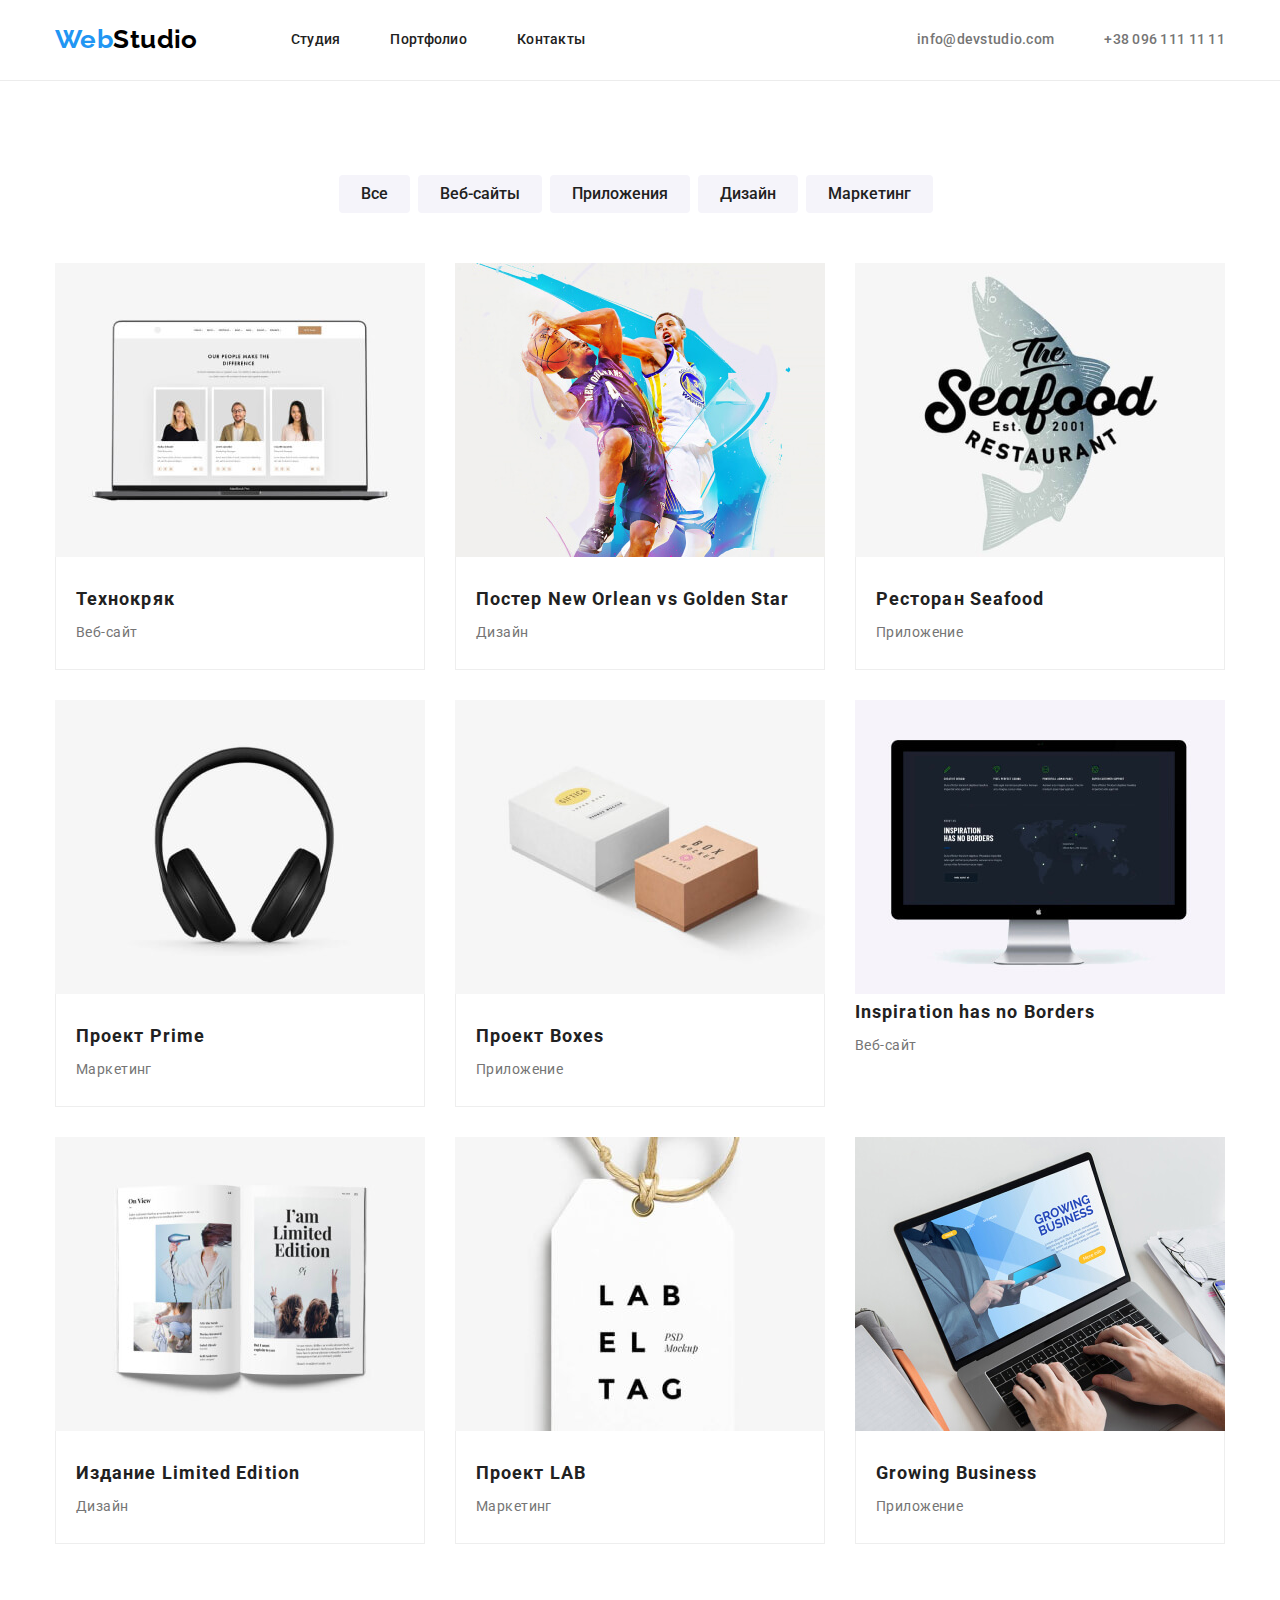
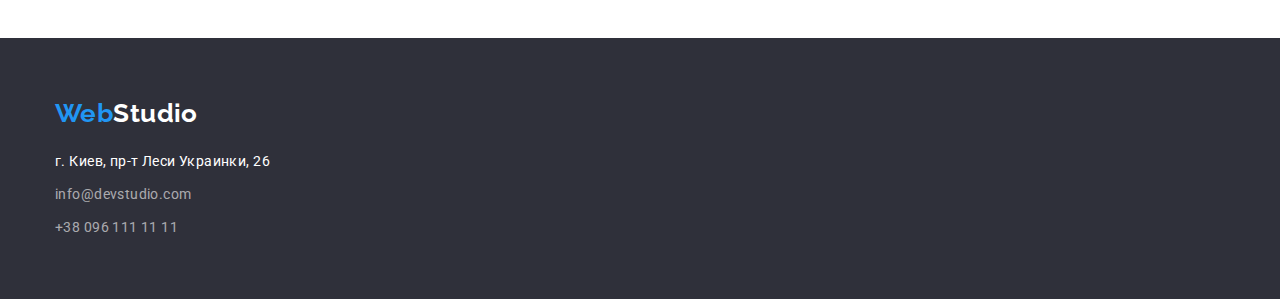
==== commit 713d701a: "revision-5" ====
--- a/portfolio.html
+++ b/portfolio.html
@@ -19,13 +19,13 @@
   <body>
     <!--Cap-->
     <header class="header">
-      <section class="container">
+      <div class="container">
         <p class="logo" lang="en">
           <span class="logo-text blue">Web</span
           ><span class="logo-text black">Studio</span>
         </p>
         <nav>
-          <ul class="list menu">
+          <ul class="menu list">
             <li class="menu-item">
               <a class="link nav" href="./index.html">Студия</a>
             </li>
@@ -36,7 +36,7 @@
           </ul>
         </nav>
         <div class="contacts">
-          <ul class="list menu">
+          <ul class="menu list">
             <li class="menu-item">
               <a class="link contacts-text" href="mailto:info@devstudio.com"
                 >info@devstudio.com</a
@@ -49,7 +49,7 @@
             </li>
           </ul>
         </div>
-      </section>
+      </div>
     </header>
     <main>
       <!--Portfolio-->
--- a/css/styles.css
+++ b/css/styles.css
@@ -8,6 +8,7 @@
   --sub-title-col: #212121;
   --acent-col: #2196f3;
   --portfolio-border: #eeeeee;
+  --header-border: #ececec;
 
   --bg-head: #ffffff;
   --bg-hero: #2f303a;
@@ -51,8 +52,7 @@
   width: 1200px;
   padding-left: 15px;
   padding-right: 15px;
-  margin-left: auto;
-  margin-right: auto;
+  margin: 0 auto;
 }
 
 .section {
@@ -92,11 +92,11 @@
 /* Cap */
 
 .header {
-  border-bottom: 1px solid #ececec;
+  max-width: 1600px;
+  margin-left: auto;
+  margin-right: auto;
+  border-bottom: 1px solid var(--header-border);
   background-color: var(--bg-head);
-  width: 1600px;
-  margin-left: auto;
-  margin-right: auto;
 }
 
 .header .container {
@@ -158,12 +158,10 @@
 /* hero */
 
 .hero {
+  max-width: 1600px;
   padding-top: 200px;
   padding-bottom: 200px;
-  margin-left: auto;
-  margin-right: auto;
   background-color: var(--bg-hero);
-  width: 1600px;
 }
 
 .main-title {
@@ -196,7 +194,11 @@
 /* Features */
 
 .features {
+  max-width: 1600px;
+  margin-left: auto;
+  margin-right: auto;
   padding-top: 94px;
+  background-color: var(--bg-head);
 }
 
 .features .list {
@@ -224,6 +226,11 @@
 
 /* What are we doing */
 
+.direction {
+  max-width: 1600px;
+  background-color: var(--bg-head);
+}
+
 .direction .list {
   display: flex;
   flex-wrap: wrap;
@@ -251,7 +258,7 @@
 
 .team {
   background-color: var(--bg-team);
-  width: 1600px;
+  max-width: 1600px;
 }
 
 .team .list {
@@ -291,10 +298,10 @@
 /* Footer */
 
 .footer {
+  max-width: 1600px;
+  margin-left: auto;
+  margin-right: auto;
   background-color: var(--bg-foot);
-  width: 1600px;
-  margin-left: auto;
-  margin-right: auto;
 }
 
 .address-block {
@@ -321,6 +328,13 @@
 }
 
 /* Portfolio */
+
+.portfolio {
+  max-width: 1600px;
+  margin-left: auto;
+  margin-right: auto;
+  background-color: var(--bg-head);
+}
 
 .portfolio .list {
   display: flex;
@@ -356,6 +370,7 @@
   margin-left: -30px;
   margin-top: -30px;
   flex-wrap: wrap;
+  justify-content: center;
 }
 
 .portfolio-image {
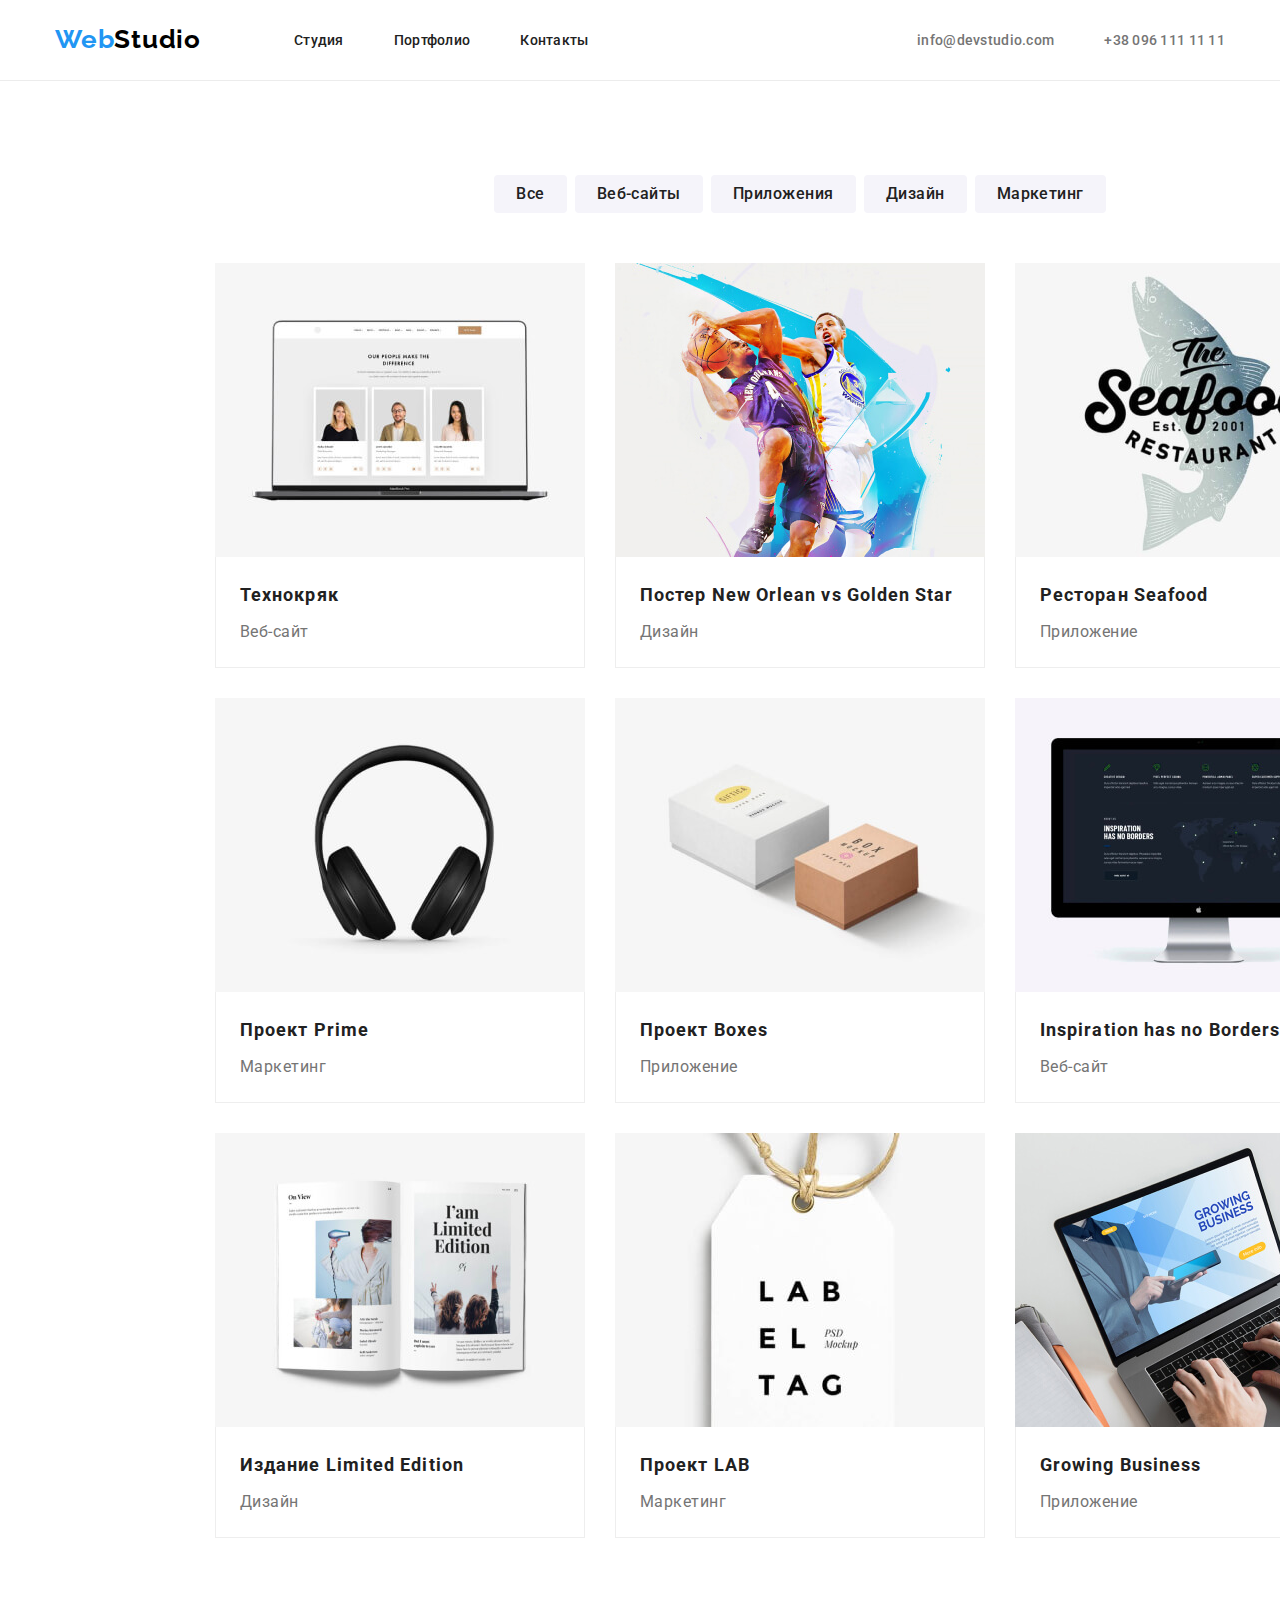
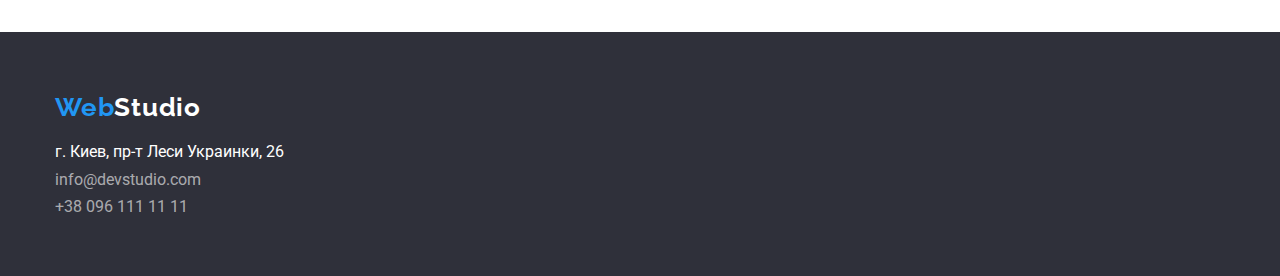
==== commit 66d765cb: "revizion-6" ====
--- a/portfolio.html
+++ b/portfolio.html
@@ -17,9 +17,9 @@
     <link rel="stylesheet" href="./css/styles.css" />
   </head>
   <body>
-    <!--Cap-->
+    <!--Header-->
     <header class="header">
-      <div class="container">
+      <div class="container header-main">
         <p class="logo" lang="en">
           <span class="logo-text blue">Web</span
           ><span class="logo-text black">Studio</span>
@@ -57,15 +57,19 @@
         <div class="container">
           <h1 class="visually-hidden">Портфолио</h1>
           <ul class="list filter">
-            <li><button class="btn-filter" type="button">Все</button></li>
-            <li>
+            <li class="filtr-item">
+              <button class="btn-filter" type="button">Все</button>
+            </li>
+            <li class="filtr-item">
               <button class="btn-filter" type="button">Веб-сайты</button>
             </li>
-            <li>
+            <li class="filtr-item">
               <button class="btn-filter" type="button">Приложения</button>
             </li>
-            <li><button class="btn-filter" type="button">Дизайн</button></li>
-            <li>
+            <li class="filtr-item">
+              <button class="btn-filter" type="button">Дизайн</button>
+            </li>
+            <li class="filtr-item">
               <button class="btn-filter" type="button">Маркетинг</button>
             </li>
           </ul>
@@ -79,7 +83,7 @@
               />
               <div class="portfolio-content">
                 <h2 class="example-title">Технокряк</h2>
-                <p>Веб-сайт</p>
+                <p class="example-text">Веб-сайт</p>
               </div>
             </li>
             <li class="portfolio-image">
@@ -93,7 +97,7 @@
                 <h2 class="example-title">
                   Постер <span lang="en"> New Orlean vs Golden Star</span>
                 </h2>
-                <p>Дизайн</p>
+                <p class="example-text">Дизайн</p>
               </div>
             </li>
             <li class="portfolio-image">
@@ -107,7 +111,7 @@
                 <h2 class="example-title">
                   Ресторан <span lang="en">Seafood</span>
                 </h2>
-                <p>Приложение</p>
+                <p class="example-text">Приложение</p>
               </div>
             </li>
             <li class="portfolio-image">
@@ -121,7 +125,7 @@
                 <h2 class="example-title">
                   Проект <span lang="en">Prime</span>
                 </h2>
-                <p>Маркетинг</p>
+                <p class="example-text">Маркетинг</p>
               </div>
             </li>
             <li class="portfolio-image">
@@ -135,8 +139,8 @@
                 <h2 class="example-title">
                   Проект <span lang="en">Boxes</span>
                 </h2>
-                <p>Приложение</p>
-              </div class="portfolio-content">
+                <p class="example-text">Приложение</p>
+              </div>
             </li>
             <li class="portfolio-image">
               <img
@@ -145,10 +149,10 @@
                 height="294"
                 alt="Монитор"
               />
-              <div>
+              <div class="portfolio-content">
                 <h2 class="example-title">Inspiration has no Borders</h2>
-                <p>Веб-сайт</p>
-              </div class="portfolio-content">
+                <p class="example-text">Веб-сайт</p>
+              </div>
             </li>
             <li class="portfolio-image">
               <img
@@ -161,7 +165,7 @@
                 <h2 class="example-title">
                   Издание <span lang="en">Limited Edition</span>
                 </h2>
-                <p>Дизайн</p>
+                <p class="example-text">Дизайн</p>
               </div>
             </li>
             <li class="portfolio-image">
@@ -173,7 +177,7 @@
               />
               <div class="portfolio-content">
                 <h2 class="example-title">Проект LAB</h2>
-                <p>Маркетинг</p>
+                <p class="example-text">Маркетинг</p>
               </div>
             </li>
             <li class="portfolio-image">
@@ -185,7 +189,7 @@
               />
               <div class="portfolio-content">
                 <h2 class="example-title" lang="en">Growing Business</h2>
-                <p>Приложение</p>
+                <p class="example-text">Приложение</p>
               </div>
             </li>
           </ul>
@@ -197,8 +201,7 @@
       <div class="container">
         <div class="address-block">
           <p class="logo" lang="en">
-            <span class="logo-text blue">Web</span
-            ><span class="logo-text white">Studio</span>
+            <span class="blue">Web</span><span class="white">Studio</span>
           </p>
           <address class="address">
             <ul class="list">
--- a/css/styles.css
+++ b/css/styles.css
@@ -37,45 +37,42 @@
 }
 img {
   display: block;
+  max-width: 100%;
+  height: auto;
 }
 
 body {
   font-family: var(--main-font);
-  font-weight: 400;
-  font-size: 14px;
-  line-height: 1.71;
-  letter-spacing: 0.03em;
   color: var(--main-text-col);
+  overflow-x: hidden;
+}
+
+.link {
+  color: inherit;
+  text-decoration: none;
+}
+
+.link:hover,
+.link:focus {
+  color: var(--acent-col);
+}
+
+.list {
+  list-style: none;
+  margin: 0;
+  padding: 0;
 }
 
 .container {
   width: 1200px;
   padding-left: 15px;
   padding-right: 15px;
-  margin: 0 auto;
+  margin: 0px auto;
 }
 
 .section {
   padding-top: 94px;
   padding-bottom: 94px;
-  margin-left: auto;
-  margin-right: auto;
-}
-
-.link {
-  color: inherit;
-  text-decoration: none;
-}
-
-.link:hover,
-.link:focus {
-  color: var(--acent-col);
-}
-
-.list {
-  list-style: none;
-  margin: 0;
-  padding-left: 0;
 }
 
 .visually-hidden {
@@ -89,33 +86,33 @@
   overflow: hidden;
 }
 
-/* Cap */
+/* Header */
 
 .header {
-  max-width: 1600px;
-  margin-left: auto;
-  margin-right: auto;
   border-bottom: 1px solid var(--header-border);
   background-color: var(--bg-head);
 }
 
-.header .container {
+.header-main {
   display: flex;
   align-items: center;
   justify-content: start;
-  height: 80px;
-}
-
-.header .logo {
-  display: inline-block;
-  margin-right: 93px;
-}
-
-.logo-text {
+}
+
+.logo {
+  display: inline-flex;
+  align-items: center;
   font-family: var(--title-font);
   font-weight: 700;
   font-size: 26px;
   line-height: 1.19;
+  letter-spacing: 0.03em;
+}
+
+.header .logo {
+  margin-right: 93px;
+  padding-top: 24px;
+  padding-bottom: 25px;
 }
 
 .blue {
@@ -131,6 +128,7 @@
 }
 
 .nav {
+  font-size: 14px;
   font-weight: 500;
   line-height: 1.14;
   letter-spacing: 0.02em;
@@ -142,6 +140,7 @@
 }
 
 .contacts-text {
+  font-size: 14px;
   font-weight: 500;
   line-height: 1.14;
   letter-spacing: 0.02em;
@@ -149,6 +148,12 @@
 
 .menu {
   display: inline-flex;
+  align-items: center;
+}
+
+.menu .link {
+  padding-top: 32px;
+  padding-bottom: 32px;
 }
 
 .menu-item:not(:last-child) {
@@ -158,10 +163,15 @@
 /* hero */
 
 .hero {
-  max-width: 1600px;
+  width: 1600px;
+  margin: 0px auto;
+  text-align: center;
+  background-color: var(--bg-hero);
+}
+
+.hero .container {
   padding-top: 200px;
   padding-bottom: 200px;
-  background-color: var(--bg-hero);
 }
 
 .main-title {
@@ -176,27 +186,23 @@
 }
 
 .btn {
-  display: block;
   padding: 10px 32px;
+  font-weight: 700;
+  font-size: 16px;
+  line-height: 1.87;
+  letter-spacing: 0.06em;
+  text-align: center;
+  color: var(--main-title-col);
   background: var(--acent-col);
-  color: var(--main-title-col);
-  width: 200px;
-  height: 50px;
-  left: 700px;
-  top: 430px;
   box-shadow: 0px 4px 4px rgba(0, 0, 0, 0.15);
   border-radius: 4px;
   border: none;
-  margin-right: auto;
-  margin-left: auto;
+  margin: 0px auto;
 }
 
 /* Features */
 
 .features {
-  max-width: 1600px;
-  margin-left: auto;
-  margin-right: auto;
   padding-top: 94px;
   background-color: var(--bg-head);
 }
@@ -204,103 +210,104 @@
 .features .list {
   display: flex;
   flex-wrap: wrap;
-  justify-content: space-start;
+  justify-content: center;
+  margin-top: -30px;
+  margin-left: -30px;
 }
 
 .features-item {
+  margin-top: 30px;
+  margin-left: 30px;
   flex-basis: calc((100% - 4 * 30px) / 4);
 }
 
-.features-item:not(:nth-child(4n + 1)) {
-  margin-left: 30px;
-}
-
 .sub-title {
+  margin-bottom: 10px;
   font-weight: 700;
   font-size: 14px;
   line-height: 1.14;
+  letter-spacing: 0.03em;
   text-transform: uppercase;
   color: var(--sub-title-col);
-  margin-bottom: 10px;
 }
 
 /* What are we doing */
 
 .direction {
-  max-width: 1600px;
   background-color: var(--bg-head);
 }
 
 .direction .list {
   display: flex;
   flex-wrap: wrap;
-  justify-content: space-around;
+  justify-content: center;
+  margin-top: -30px;
+  margin-left: -30px;
 }
 
 .direction-item {
   flex-basis: calc((100% - 3 * 30px) / 3);
-}
-
-.direction-item:not(:nth-child(3n + 1)) {
+  margin-top: 30px;
   margin-left: 30px;
 }
 
 .section-title {
+  margin-bottom: 50px;
   font-weight: 700;
   font-size: 36px;
   line-height: 1.17;
   color: var(--sub-title-col);
   text-align: center;
-  margin-bottom: 50px;
 }
 
 /* Our team */
 
 .team {
   background-color: var(--bg-team);
-  max-width: 1600px;
 }
 
 .team .list {
   display: flex;
+  flex-wrap: wrap;
+  justify-content: center;
+  margin-top: -30px;
+  margin-left: -30px;
 }
 
 .team-item {
+  margin-top: 30px;
+  margin-left: 30px;
   flex-basis: calc((100% - 4 * 30px) / 4);
   box-shadow: 0px 1px 3px rgb(0 0 0 / 12%), 0px 1px 1px rgb(0 0 0 / 14%),
     0px 2px 1px rgb(0 0 0 / 20%);
   border-radius: 0px 0px 4px 4px;
 }
 
-.team-item:not(:nth-child(4n + 1)) {
-  margin-left: 30px;
-}
 .taem-content {
   background-color: var(--bg-head);
   padding: 30px;
 }
 
 .team-title {
+  text-align: center;
   margin-bottom: 10px;
   font-weight: 500;
   font-size: 16px;
   line-height: 1.19;
-  text-align: center;
+  letter-spacing: 0.03em;
   color: var(--sub-title-col);
 }
 
 .team-text {
+  text-align: center;
   font-size: 16px;
   line-height: 1.19;
-  text-align: center;
+  letter-spacing: 0.03em;
 }
 
 /* Footer */
 
 .footer {
-  max-width: 1600px;
-  margin-left: auto;
-  margin-right: auto;
   background-color: var(--bg-foot);
 }
 
@@ -330,9 +337,8 @@
 /* Portfolio */
 
 .portfolio {
-  max-width: 1600px;
-  margin-left: auto;
-  margin-right: auto;
+  width: 1600px;
+  margin: 0px auto;
   background-color: var(--bg-head);
 }
 
@@ -345,12 +351,18 @@
   margin-bottom: 50px;
 }
 
+.filtr-item:not(:last-child) {
+  margin-right: 8px;
+}
+
 .btn-filter {
+  display: inline-block;
   padding: 6px 22px;
-  margin-right: 8px;
   font-weight: 500;
   font-size: 16px;
-  line-height: 1.62;
+  line-height: 1.63;
+  text-align: center;
+  letter-spacing: 0.03em;
   color: var(--sub-title-col);
   background: var(--bg-team);
   border: none;
@@ -379,7 +391,7 @@
 }
 
 .portfolio-content {
-  padding: 24px 20px;
+  padding: 20px 24px;
   border-left: 1px solid var(--portfolio-border);
   border-right: 1px solid var(--portfolio-border);
   border-bottom: 1px solid var(--portfolio-border);
@@ -395,7 +407,9 @@
 }
 
 .example-text {
+  font-weight: 400;
   font-size: 16px;
-  line-height: 1.19;
+  line-height: 1.88;
+  letter-spacing: 0.03em;
   color: var(--main-text-col);
 }
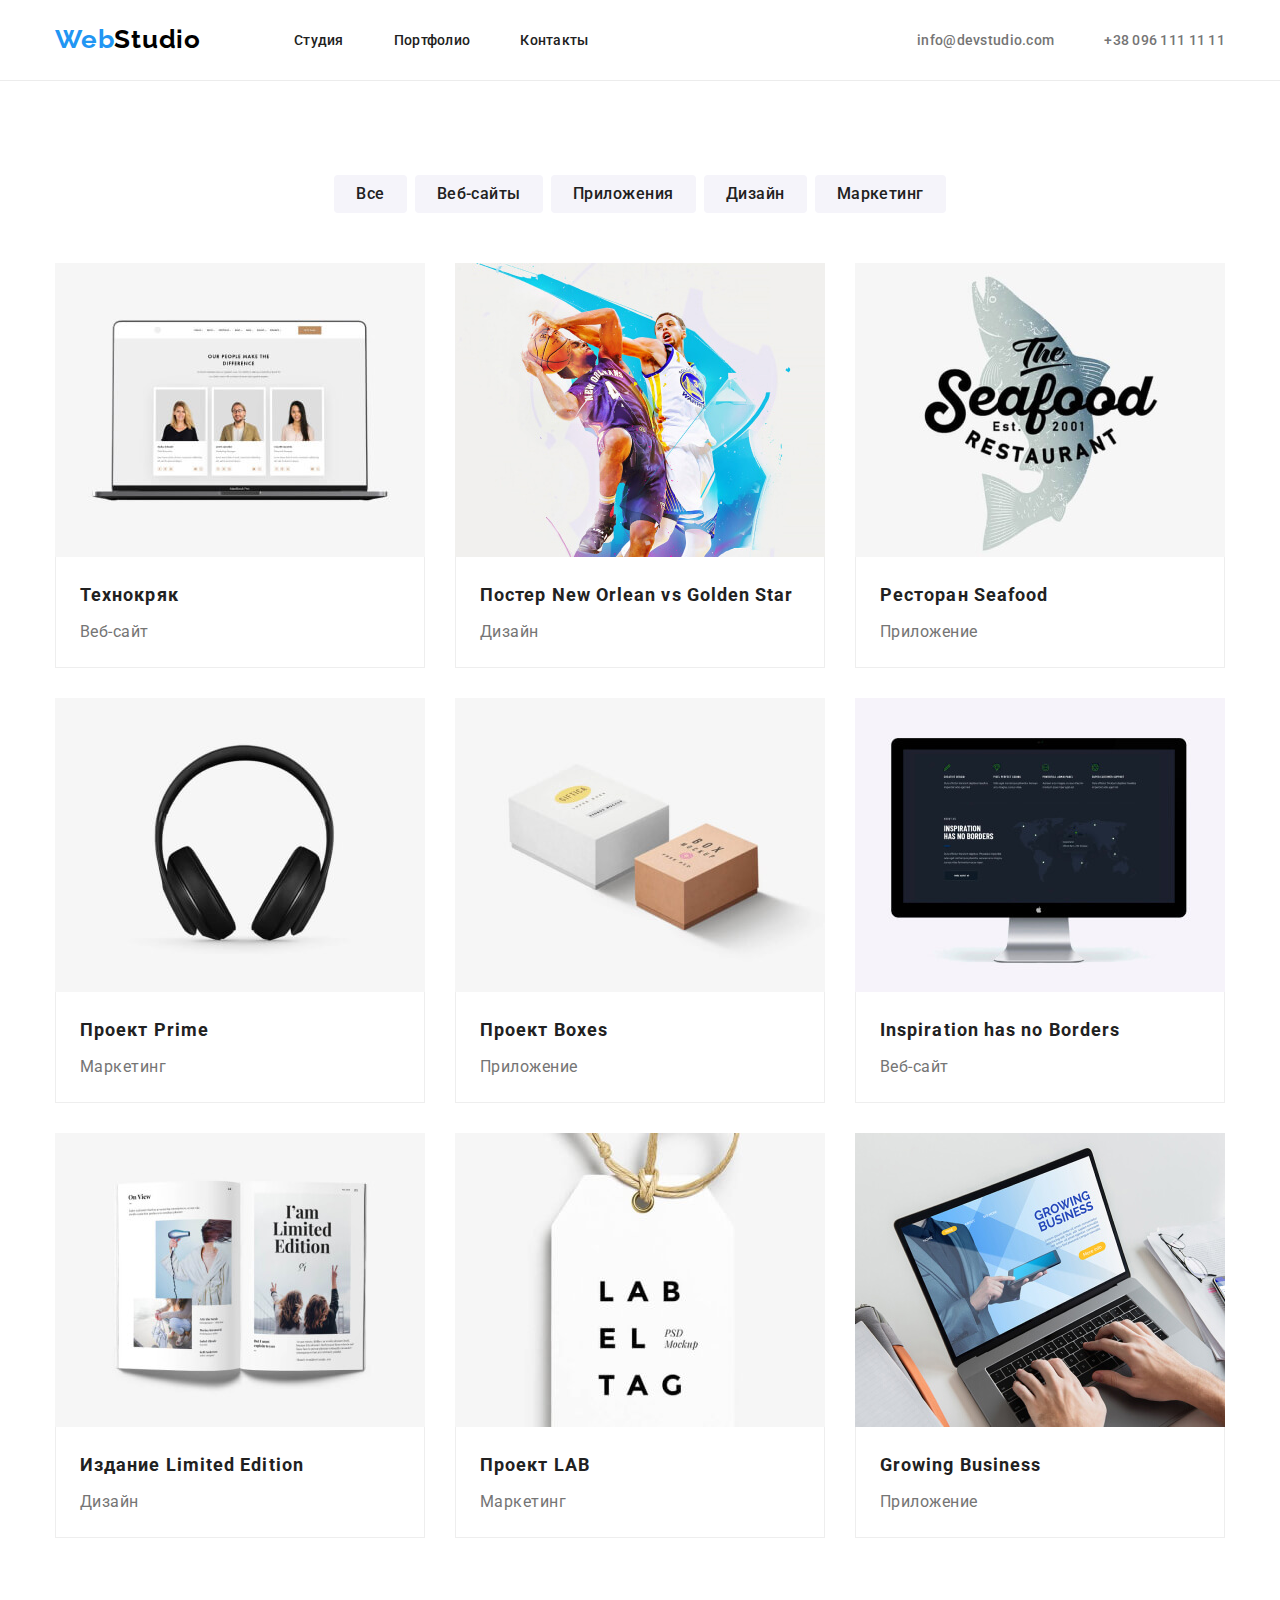
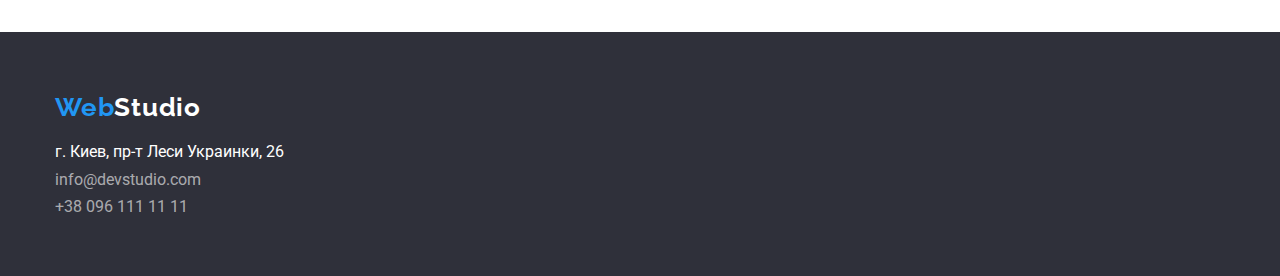
==== commit 62390738: "revision-8" ====
--- a/portfolio.html
+++ b/portfolio.html
@@ -27,12 +27,14 @@
         <nav>
           <ul class="menu list">
             <li class="menu-item">
-              <a class="link nav" href="./index.html">Студия</a>
-            </li>
-            <li class="menu-item">
-              <a class="link nav" href="./portfolio.html">Портфолио</a>
-            </li>
-            <li class="menu-item"><a class="link nav" href="">Контакты</a></li>
+              <a class="link nav-text" href="./index.html">Студия</a>
+            </li>
+            <li class="menu-item">
+              <a class="link nav-text" href="./portfolio.html">Портфолио</a>
+            </li>
+            <li class="menu-item">
+              <a class="link nav-text" href="">Контакты</a>
+            </li>
           </ul>
         </nav>
         <div class="contacts">
--- a/css/styles.css
+++ b/css/styles.css
@@ -127,7 +127,7 @@
   color: var(--alt-logo-studio-col);
 }
 
-.nav {
+.nav-text {
   font-size: 14px;
   font-weight: 500;
   line-height: 1.14;
@@ -163,15 +163,10 @@
 /* hero */
 
 .hero {
-  width: 1600px;
-  margin: 0px auto;
-  text-align: center;
-  background-color: var(--bg-hero);
-}
-
-.hero .container {
   padding-top: 200px;
   padding-bottom: 200px;
+  text-align: center;
+  background-color: var(--bg-hero);
 }
 
 .main-title {
@@ -229,6 +224,11 @@
   letter-spacing: 0.03em;
   text-transform: uppercase;
   color: var(--sub-title-col);
+}
+.main-text {
+  font-size: 14px;
+  line-height: 1.71;
+  letter-spacing: 0.03em;
 }
 
 /* What are we doing */
@@ -308,13 +308,13 @@
 /* Footer */
 
 .footer {
+  padding-top: 60px;
+  padding-bottom: 60px;
   background-color: var(--bg-foot);
 }
 
 .address-block {
   width: calc(100% / 12 * 3);
-  padding-top: 60px;
-  padding-bottom: 60px;
 }
 
 .address {
@@ -337,8 +337,6 @@
 /* Portfolio */
 
 .portfolio {
-  width: 1600px;
-  margin: 0px auto;
   background-color: var(--bg-head);
 }
 
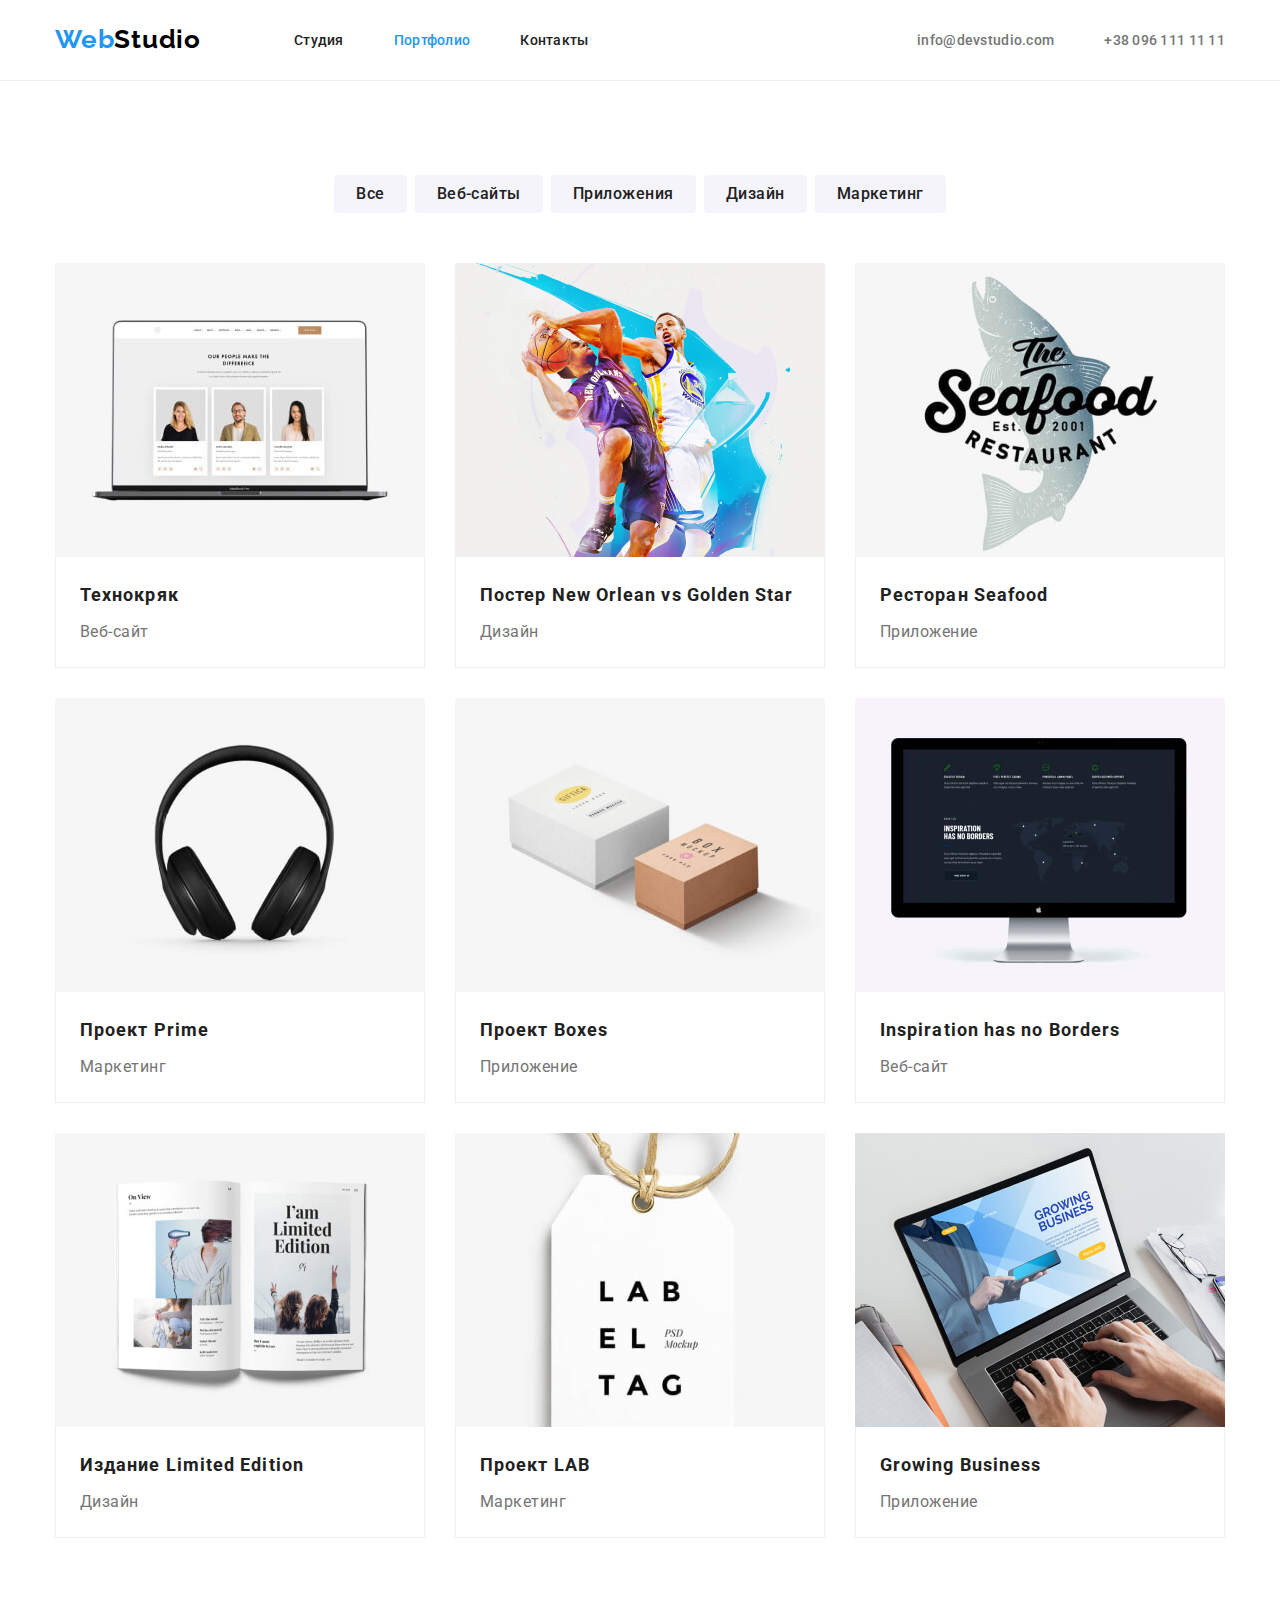
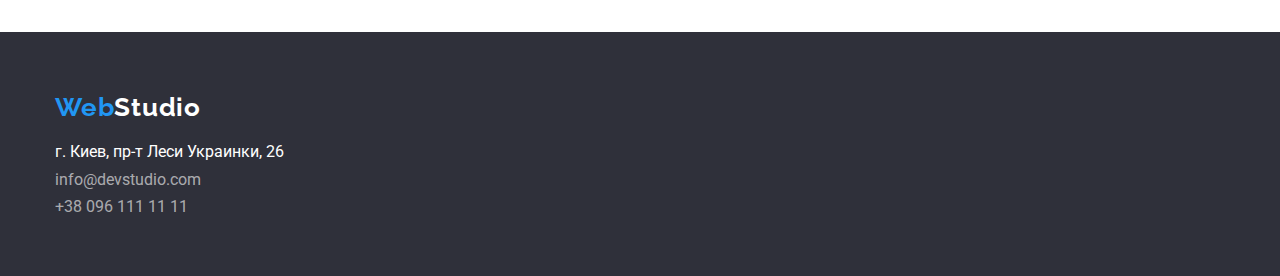
==== commit 5fd2f44d: "revision-9" ====
--- a/portfolio.html
+++ b/portfolio.html
@@ -30,7 +30,9 @@
               <a class="link nav-text" href="./index.html">Студия</a>
             </li>
             <li class="menu-item">
-              <a class="link nav-text" href="./portfolio.html">Портфолио</a>
+              <a class="link nav-text current" href="./portfolio.html"
+                >Портфолио</a
+              >
             </li>
             <li class="menu-item">
               <a class="link nav-text" href="">Контакты</a>
--- a/css/styles.css
+++ b/css/styles.css
@@ -53,7 +53,8 @@
 }
 
 .link:hover,
-.link:focus {
+.link:focus,
+.list .current {
   color: var(--acent-col);
 }
 
